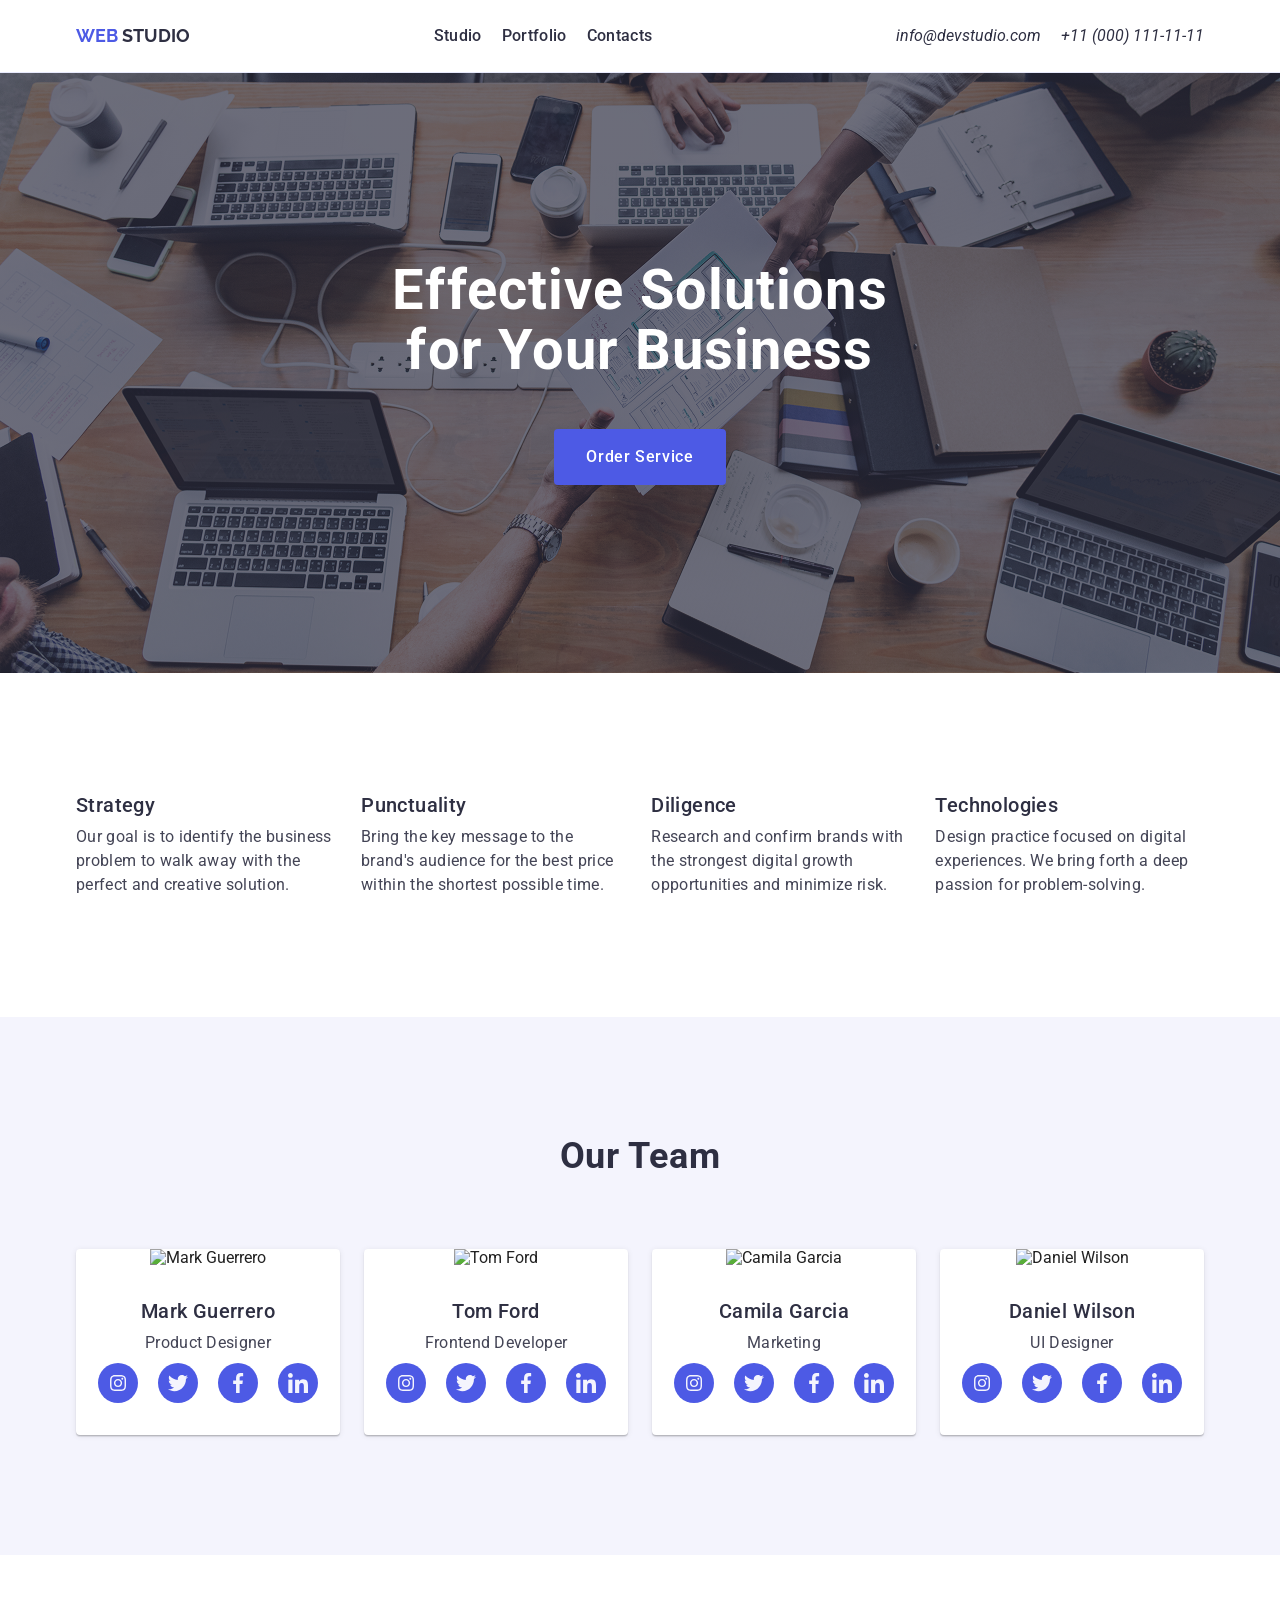
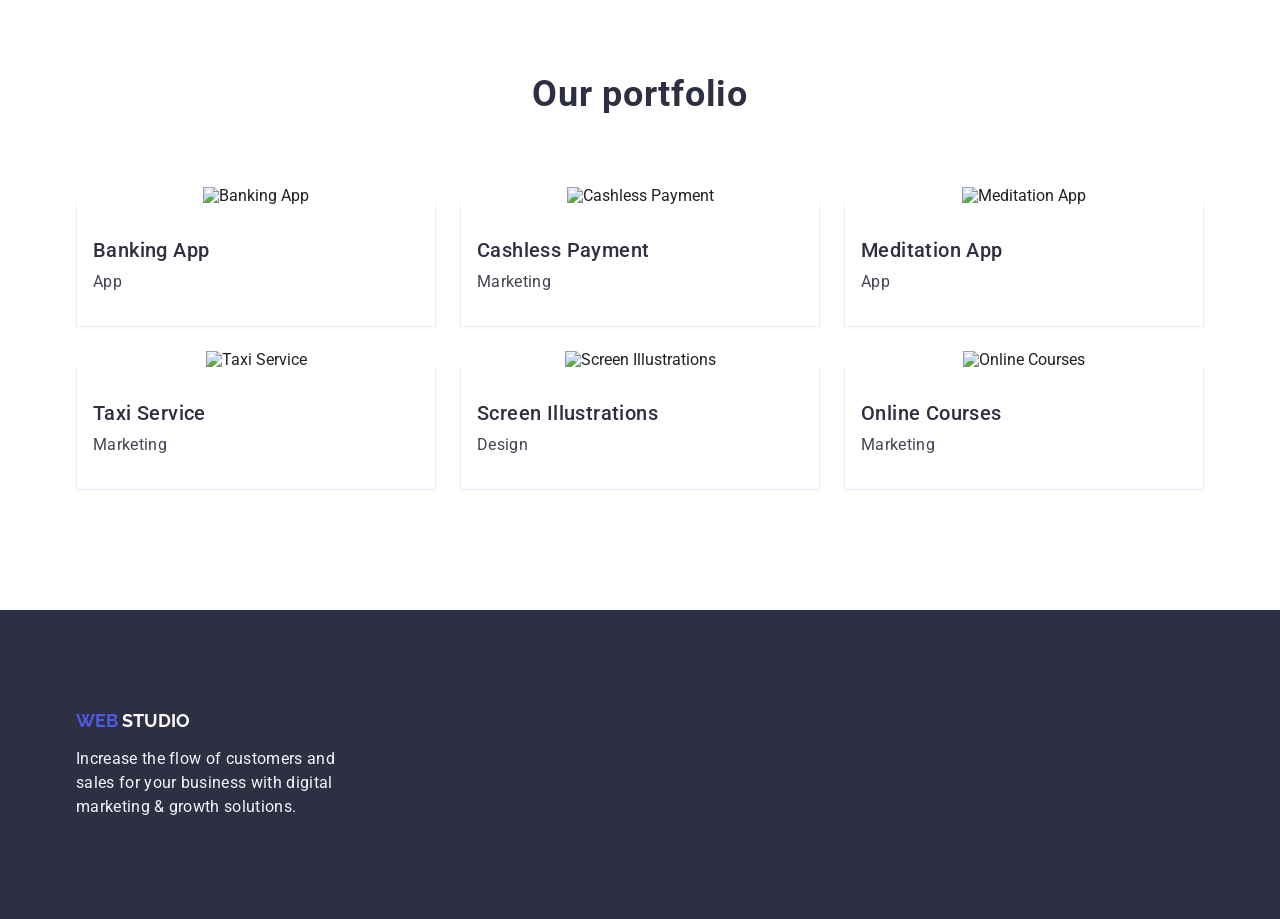
==== index.html @ e9ce1d1e "team section ready" ====
<!DOCTYPE html>
<html lang="en">
  <head>
    <meta charset="UTF-8" />
    <meta name="viewport" content="width=device-width, initial-scale=1.0" />
    <title>My Homework 2</title>
    <link rel="preconnect" href="https://fonts.googleapis.com" />
    <link rel="preconnect" href="https://fonts.gstatic.com" crossorigin />
    <link
      href="https://fonts.googleapis.com/css2?family=Raleway:ital,wght@0,100..900;1,100..900&family=Roboto:wght@100..900&display=swap"
      rel="stylesheet"
    />
    <link rel="stylesheet" href="https://cdn.jsdelivr.net/npm/modern-normalize@2.0.0/modern-normalize.min.css" />
    <link rel="stylesheet" href="styles.css" />
  </head>

  <body>
    <header class="header">
      <div class="container">
        <div class="header-wrap">
          <a class="logo" href="/">
            <span class="first-logo-part">Web</span>
            Studio
          </a>

          <nav class="header-navigation" aria-label="Main navigation">
            <ul class="list-header">
              <li><a href="/" class="link-header">Studio</a></li>
              <li><a href="/" class="link-header">Portfolio</a></li>
              <li><a href="/" class="link-header">Contacts</a></li>
            </ul>
          </nav>

          <address class="header-contacts">
            <ul class="list-contacts">
              <li><a class="link-contacts" href="mailto:info@devstudio.com">info@devstudio.com</a></li>
              <li><a class="link-contacts" href="tel:+11(000)111-11-11">+11 (000) 111-11-11</a></li>
            </ul>
          </address>
        </div>
      </div>
    </header>

    <main>
      <section class="hero">
        <div class="container">
          <h1 class="hero-title">Effective Solutions for Your Business</h1>
          <button class="hero-button" type="button">Order Service</button>
        </div>
      </section>

      <section class="about">
        <div class="container">
          <ul class="list-about">
            <li class="link-about">
              <h3 class="title-about">Strategy</h3>
              <p class="text-about">Our goal is to identify the business problem to walk away with the perfect and creative solution.</p>
            </li>
            <li class="link-about">
              <h3 class="title-about">Punctuality</h3>
              <p class="text-about">Bring the key message to the brand's audience for the best price within the shortest possible time.</p>
            </li>
            <li class="link-about">
              <h3 class="title-about">Diligence</h3>
              <p class="text-about">Research and confirm brands with the strongest digital growth opportunities and minimize risk.</p>
            </li>
            <li class="link-about">
              <h3 class="title-about">Technologies</h3>
              <p class="text-about">Design practice focused on digital experiences. We bring forth a deep passion for problem-solving.</p>
            </li>
          </ul>
        </div>
      </section>
      <section class="team" aria-labelledby="team-title">
        <div class="container">
          <h2 id="team-title" class="team-title">Our Team</h2>
          <ul class="team-list">
            <li class="team-item">
              <img src="./images/workers/mark.png" alt="Mark Guerrero" width="264" height="260" />
              <div class="team-info">
                <h3 class="team-name">Mark Guerrero</h3>
                <p class="team-position">Product Designer</p>
                <ul class="list-socials">
                  <li class="item-socials">
                    <a href="https://www.instagram.com" target="_blank" class="team-link-social">
                      <svg class="team-link-icon" width="16px" height="16px">
                        <use href="./images/icons/icons.svg#icon-instagram-1"></use>
                      </svg>
                    </a>
                  </li>
                  <li class="item-socials">
                    <a href="https://www.twitter.com" target="_blank" class="team-link-social">
                      <svg class="team-link-icon" width="20px" height="20px">
                        <use href="./images/icons/icons.svg#icon-twitter-1"></use>
                      </svg>
                    </a>
                  </li>
                  <li class="item-socials">
                    <a href="https://www.facebook.com" target="_blank" class="team-link-social">
                      <svg class="team-link-icon" width="20px" height="20px">
                        <use href="./images/icons/icons.svg#icon-facebook-1"></use>
                      </svg>
                    </a>
                  </li>
                  <li class="item-socials">
                    <a href="https://www.linkedin.com" target="_blank" class="team-link-social">
                      <svg class="team-link-icon" width="20px" height="20px">
                        <use href="./images/icons/icons.svg#icon-linkedin-1"></use>
                      </svg>
                    </a>
                  </li>
                </ul>
              </div>
            </li>
            <li class="team-item">
              <img src="./images/workers/tom.png" alt="Tom Ford" width="264" height="260" />
              <div class="team-info">
                <h3 class="team-name">Tom Ford</h3>
                <p class="team-position">Frontend Developer</p>
                <ul class="list-socials">
                  <li class="item-socials">
                    <a href="https://www.instagram.com" target="_blank" class="team-link-social">
                      <svg class="team-link-icon" width="16px" height="16px">
                        <use href="./images/icons/icons.svg#icon-instagram-1"></use>
                      </svg>
                    </a>
                  </li>
                  <li class="item-socials">
                    <a href="https://www.twitter.com" target="_blank" class="team-link-social">
                      <svg class="team-link-icon" width="20px" height="20px">
                        <use href="./images/icons/icons.svg#icon-twitter-1"></use>
                      </svg>
                    </a>
                  </li>
                  <li class="item-socials">
                    <a href="https://www.facebook.com" target="_blank" class="team-link-social">
                      <svg class="team-link-icon" width="20px" height="20px">
                        <use href="./images/icons/icons.svg#icon-facebook-1"></use>
                      </svg>
                    </a>
                  </li>
                  <li class="item-socials">
                    <a href="https://www.linkedin.com" target="_blank" class="team-link-social">
                      <svg class="team-link-icon" width="20px" height="20px">
                        <use href="./images/icons/icons.svg#icon-linkedin-1"></use>
                      </svg>
                    </a>
                  </li>
                </ul>
              </div>
            </li>
            <li class="team-item">
              <img src="./images/workers/camila.png" alt="Camila Garcia" width="264" height="260" />
              <div class="team-info">
                <h3 class="team-name">Camila Garcia</h3>
                <p class="team-position">Marketing</p>
                <ul class="list-socials">
                  <li class="item-socials">
                    <a href="https://www.instagram.com" target="_blank" class="team-link-social">
                      <svg class="team-link-icon" width="16px" height="16px">
                        <use href="./images/icons/icons.svg#icon-instagram-1"></use>
                      </svg>
                    </a>
                  </li>
                  <li class="item-socials">
                    <a href="https://www.twitter.com" target="_blank" class="team-link-social">
                      <svg class="team-link-icon" width="20px" height="20px">
                        <use href="./images/icons/icons.svg#icon-twitter-1"></use>
                      </svg>
                    </a>
                  </li>
                  <li class="item-socials">
                    <a href="https://www.facebook.com" target="_blank" class="team-link-social">
                      <svg class="team-link-icon" width="20px" height="20px">
                        <use href="./images/icons/icons.svg#icon-facebook-1"></use>
                      </svg>
                    </a>
                  </li>
                  <li class="item-socials">
                    <a href="https://www.linkedin.com" target="_blank" class="team-link-social">
                      <svg class="team-link-icon" width="20px" height="20px">
                        <use href="./images/icons/icons.svg#icon-linkedin-1"></use>
                      </svg>
                    </a>
                  </li>
                </ul>
              </div>
            </li>
            <li class="team-item">
              <img src="./images/workers/daniel.png" alt="Daniel Wilson" width="264" height="260" />
              <div class="team-info">
                <h3 class="team-name">Daniel Wilson</h3>
                <p class="team-position">UI Designer</p>
                <ul class="list-socials">
                  <li class="item-socials">
                    <a href="https://www.instagram.com" target="_blank" class="team-link-social">
                      <svg class="team-link-icon" width="16px" height="16px">
                        <use href="./images/icons/icons.svg#icon-instagram-1"></use>
                      </svg>
                    </a>
                  </li>
                  <li class="item-socials">
                    <a href="https://www.twitter.com" target="_blank" class="team-link-social">
                      <svg class="team-link-icon" width="20px" height="20px">
                        <use href="./images/icons/icons.svg#icon-twitter-1"></use>
                      </svg>
                    </a>
                  </li>
                  <li class="item-socials">
                    <a href="https://www.facebook.com" target="_blank" class="team-link-social">
                      <svg class="team-link-icon" width="20px" height="20px">
                        <use href="./images/icons/icons.svg#icon-facebook-1"></use>
                      </svg>
                    </a>
                  </li>
                  <li class="item-socials">
                    <a href="https://www.linkedin.com" target="_blank" class="team-link-social">
                      <svg class="team-link-icon" width="20px" height="20px">
                        <use href="./images/icons/icons.svg#icon-linkedin-1"></use>
                      </svg>
                    </a>
                  </li>
                </ul>
              </div>
            </li>
          </ul>
        </div>
      </section>

      <section class="portfolio">
        <div class="container">
          <h2 class="portfolio-title">Our portfolio</h2>
          <ul class="portfolio-list">
            <li class="portfolio-link">
              <img src="./images/portfolio/banking-app.png" alt="Banking App" width="360" height="300" />
              <div class="portfolio-content">
                <h3>Banking App</h3>
                <p>App</p>
              </div>
            </li>
            <li class="portfolio-link">
              <img src="./images/portfolio/cashless-payment.png" alt="Cashless Payment" width="360" height="300" />
              <div class="portfolio-content">
                <h3>Cashless Payment</h3>
                <p>Marketing</p>
              </div>
            </li>
            <li class="portfolio-link">
              <img src="./images/portfolio/meditation-app.png" alt="Meditation App" width="360" height="300" />
              <div class="portfolio-content">
                <h3>Meditation App</h3>
                <p>App</p>
              </div>
            </li>
            <li class="portfolio-link">
              <img src="./images/portfolio/taxi.png" alt="Taxi Service" width="360" height="300" />
              <div class="portfolio-content">
                <h3>Taxi Service</h3>
                <p>Marketing</p>
              </div>
            </li>
            <li class="portfolio-link">
              <img src="./images/portfolio/screen.png" alt="Screen Illustrations" width="360" height="300" />
              <div class="portfolio-content">
                <h3>Screen Illustrations</h3>
                <p>Design</p>
              </div>
            </li>
            <li class="portfolio-link">
              <img src="./images/portfolio/courses.png" alt="Online Courses" width="360" height="300" />
              <div class="portfolio-content">
                <h3>Online Courses</h3>
                <p>Marketing</p>
              </div>
            </li>
          </ul>
        </div>
      </section>
    </main>

    <footer class="footer">
      <div class="container">
        <a class="footer-logo" href="/">
          <span class="first-logo-part">Web</span>
          Studio
        </a>
        <div class="footer-text-wrapper">
          <p class="footer-text">Increase the flow of customers and sales for your business with digital marketing & growth solutions.</p>
        </div>
      </div>
    </footer>
  </body>
</html>
---- styles.css ----
/* Global */

* {
  box-sizing: border-box;
}
body {
  font-family: "Roboto", sans-serif;
  background-color: white;
  color: #212121;
}

ul,
li {
  list-style-type: none;
  margin: 0;
  padding: 0;
}
a {
  text-decoration: none;
}

.container {
  max-width: 1158px;
  margin: 0 auto;
  padding: 0 15px;
}
button {
  border: none;
  cursor: pointer;
}
p {
  padding: 0;
  margin: 0;
}
h1,
h2,
h3,
h4,
h5,
h6 {
  padding: 0;
  margin: 0;
}

/* Header */
.header {
  padding: 24px 0;
  border-bottom: 1px solid #e7e9fc;
}

.header-wrap {
  display: flex;
  justify-content: space-between;
  align-items: center;
  width: 100%;
}

.logo {
  flex-shrink: 0;
  font-family: "Raleway", sans-serif;
  text-transform: uppercase;
  text-decoration: none;
  font-weight: 700;
  font-size: 18px;
  line-height: 1.17;
  color: #2e2f42;
}

.first-logo-part {
  color: #4d5ae5;
}

.list-header {
  display: flex;
  gap: 20px;
  font-weight: 500;
  color: #2e2f42;
  font-size: 16px;
  line-height: 1.5;
  letter-spacing: 0.02em;
  list-style: none;
  margin: 0;
  padding: 0;
}

.link-header {
  position: relative;
  padding: 28px 0;
  color: #2e2f42;
  text-decoration: none;
  text-shadow: 0 4px 4px 0 rgba(0, 0, 0, 0.25);
}
.link-header::after {
  position: absolute;
  bottom: 0;
  left: 0;
  width: 100%;
  height: 4px;
  content: "";
  border-radius: 2px;
  background-color: #2196f3;
  transform: scaleX(0);
  transform-origin: bottom right;
  transition: transform 0.3s ease;
}

.link-header:hover,
.link-header:focus {
  color: #2196f3;
}

.link-header:hover::after,
.link-header:focus::after {
  transform: scaleX(1);
  transform-origin: bottom left;
}

.list-contacts {
  display: flex;
  gap: 20px;
}

.link-contacts {
  color: #2e2f42;
  text-decoration: none;
}

.link-contacts:hover,
.link-contacts:focus {
  color: #2196f3;
}
.hero-button:focus {
  outline: 2px solid #404bbf;
  outline-offset: 2px;
}
/* END HEADER */

/* Hero */

.hero {
  padding: 188px 0;
  text-align: center;

  background-image: linear-gradient(to bottom, rgba(46, 47, 66, 0.7), rgba(46, 47, 66, 0.7)), url(./images/hero-background.jpg);
  background-size: cover;
  background-repeat: no-repeat;
  background-position: center;
}

.hero-title {
  max-width: 496px;
  margin: 0 auto 48px;

  font-weight: 700;
  font-size: 56px;
  line-height: 1.07;
  letter-spacing: 0.02em;
  color: #fff;
}

.hero-button {
  padding: 16px 32px;

  font-size: 16px;
  font-weight: 500;
  line-height: 1.5;
  letter-spacing: 0.04em;
  color: #fff;

  background-color: #4d5ae5;
  border-radius: 4px;
  border: none;

  cursor: pointer;
  transition: background-color 250ms ease;
}

.hero-button:hover,
.hero-button:focus {
  background-color: #404bbf;
}

/* About */

.about {
  padding: 120px 0;
  text-align: center;
}
.list-about {
  display: flex;
  gap: 24px;
  margin: 0 auto;
  justify-content: flex-start;
  text-align: left;
}

.title-about {
  font-weight: 500;
  font-size: 20px;
  line-height: 1.2;
  letter-spacing: 0.02em;
  color: #2e2f42;
  margin-bottom: 8px;
}

.text-about {
  font-weight: 400;
  font-size: 16px;
  line-height: 1.5;
  letter-spacing: 0.02em;
  color: #434455;
}

/* Team */

.team {
  padding: 120px 0;
  background-color: #f4f4fd;
  text-align: center;
}

.team-title {
  font-weight: 700;
  font-size: 36px;
  line-height: 1.11;
  letter-spacing: 0.02em;
  text-align: center;
  color: #2e2f42;
  margin-bottom: 72px;
}

.team-list {
  display: flex;
  justify-content: center;
  gap: 24px;
}

.team-item {
  width: 264px;
  background-color: #fff;
  border-radius: 4px;
  box-shadow: 0px 2px 1px rgba(0, 0, 0, 0.08), 0px 1px 1px rgba(0, 0, 0, 0.16), 0px 1px 6px rgba(0, 0, 0, 0.08);
}
.team-item img {
  object-fit: cover;
}

.team-info {
  padding: 32px 0;
}

.team-name {
  font-weight: 500;
  font-size: 20px;
  line-height: 1.2;
  letter-spacing: 0.02em;
  color: #2e2f42;
  margin-bottom: 8px;
}

.team-position {
  font-weight: 400;
  font-size: 16px;
  line-height: 1.5;
  letter-spacing: 0.02em;
  color: #434455;
}

.list-socials {
  display: flex;
  justify-content: center;
  align-items: center;
  gap: 20px;
}
.item-socials {
  margin-top: 8px;
}
.team-link-social {
  display: flex;
  justify-content: center;
  align-items: center;
  background-color: #4d5ae5;
  border-radius: 50%;
  width: 40px;
  height: 40px;
  transition: background-color 250ms cubic-bezier(0.4, 0, 0.2, 1);
}
.team-link-social:hover,
.team-link-social:focus {
  background-color: #404bbf;
}

.team-link-icon {
  fill: #f4f4fd;
}

/* портфоліо */

.portfolio {
  padding: 120px 0;
  text-align: center;
  background-color: #fff;
}
.portfolio-title {
  font-weight: 700;
  font-size: 36px;
  line-height: 1.11;
  letter-spacing: 0.02em;
  color: #2e2f42;
  margin-bottom: 72px;
}
.portfolio-list {
  display: flex;
  gap: 24px;
  justify-content: center;
  flex-wrap: wrap;
}
.portfolio-content {
  border-bottom: 1px solid #e7e9fc;
  border-left: 1px solid #e7e9fc;
  border-right: 1px solid #e7e9fc;
  padding: 32px 0;
  padding-left: 16px;
  text-align: left;
}

.portfolio-link {
  width: 360px;
}
.portfolio-link h3 {
  font-weight: 500;
  font-size: 20px;
  line-height: 1.2;
  letter-spacing: 0.02em;
  color: #2e2f42;
  margin-bottom: 8px;
}
.portfolio-link p {
  font-weight: 400;
  font-size: 16px;
  line-height: 1.5;
  letter-spacing: 0.02em;
  color: #434455;
}

/* Footer */
.footer {
  padding: 100px 0;
  background-color: #2e2f42;
}
.footer-logo {
  color: #fff;
  flex-shrink: 0;
  font-family: "Raleway", sans-serif;
  text-transform: uppercase;
  text-decoration: none;
  font-weight: 700;
  font-size: 18px;
  line-height: 1.17;
  display: inline-block;
  margin-bottom: 16px;
}
.footer-text-wrapper {
  max-width: 264px;
}
.footer-text {
  font-weight: 400;
  font-size: 16px;
  line-height: 1.5;
  letter-spacing: 0.02em;
  color: #f4f4fd;
}
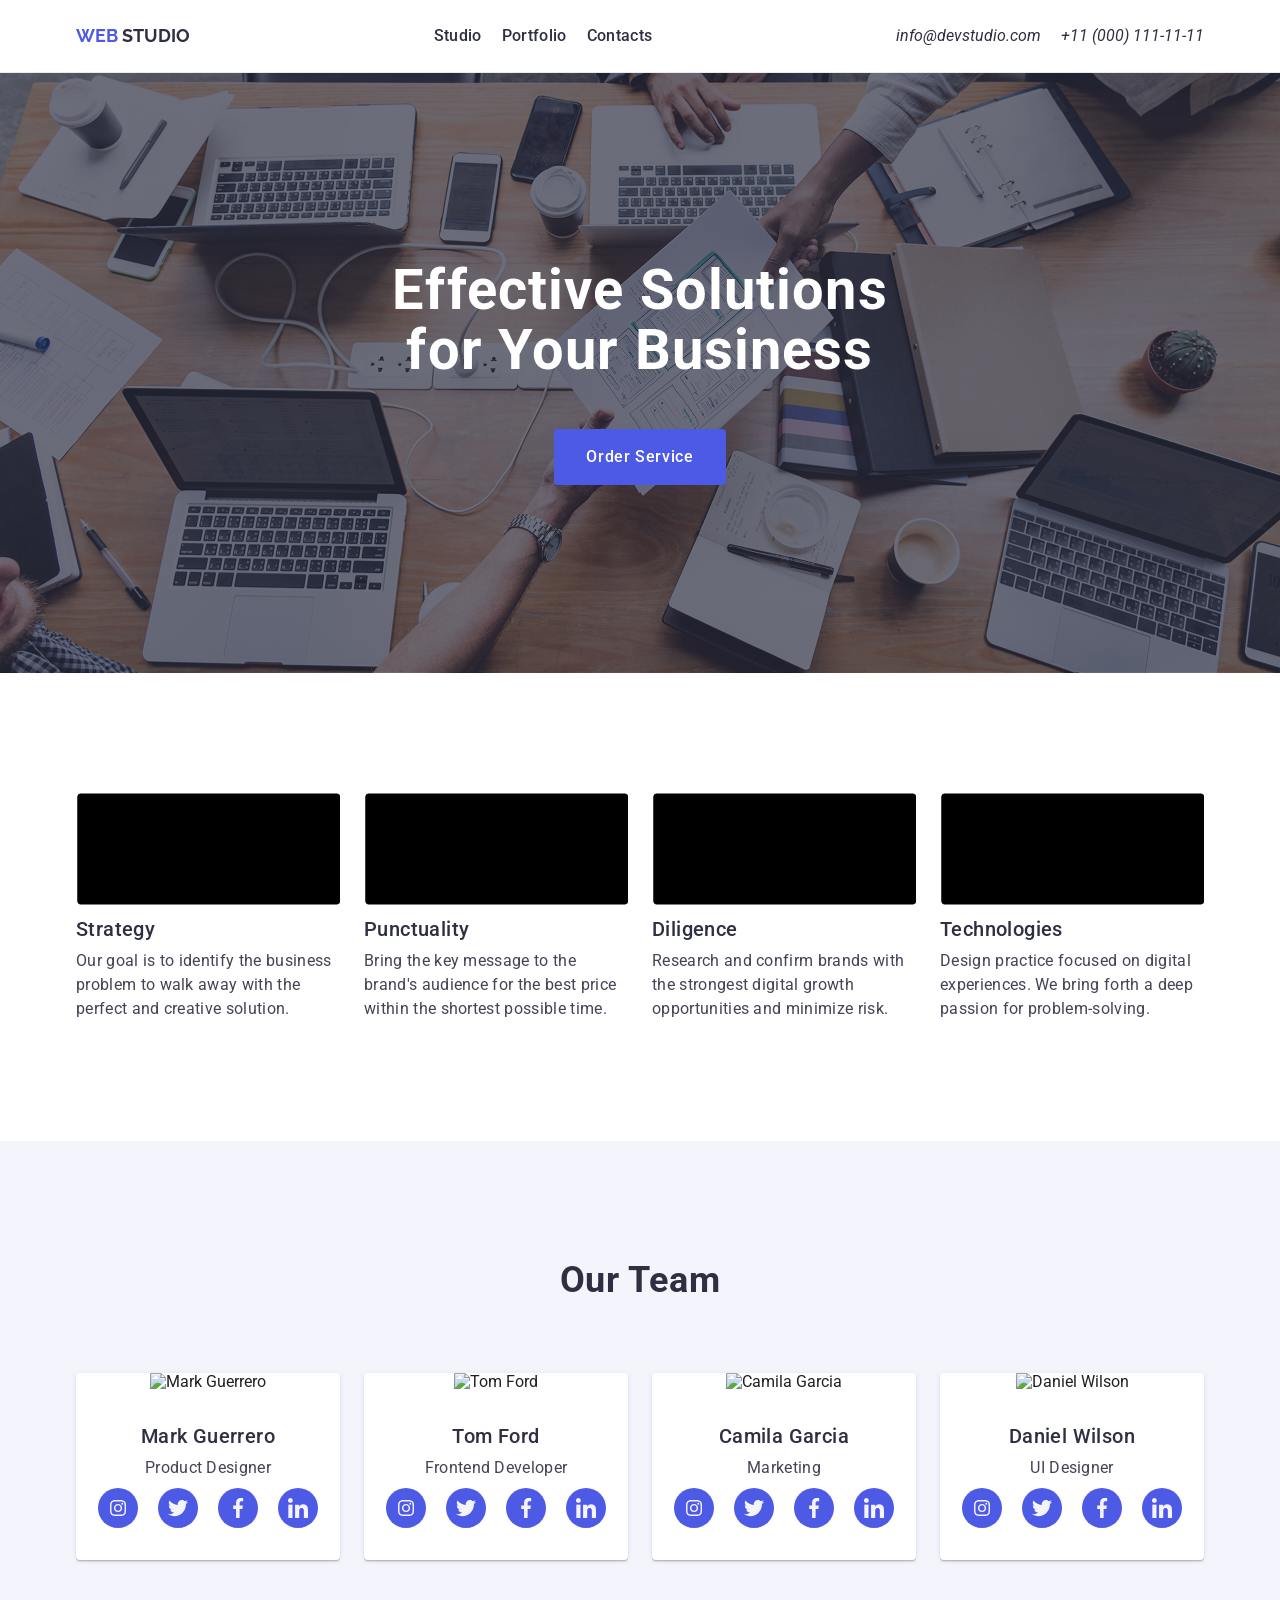
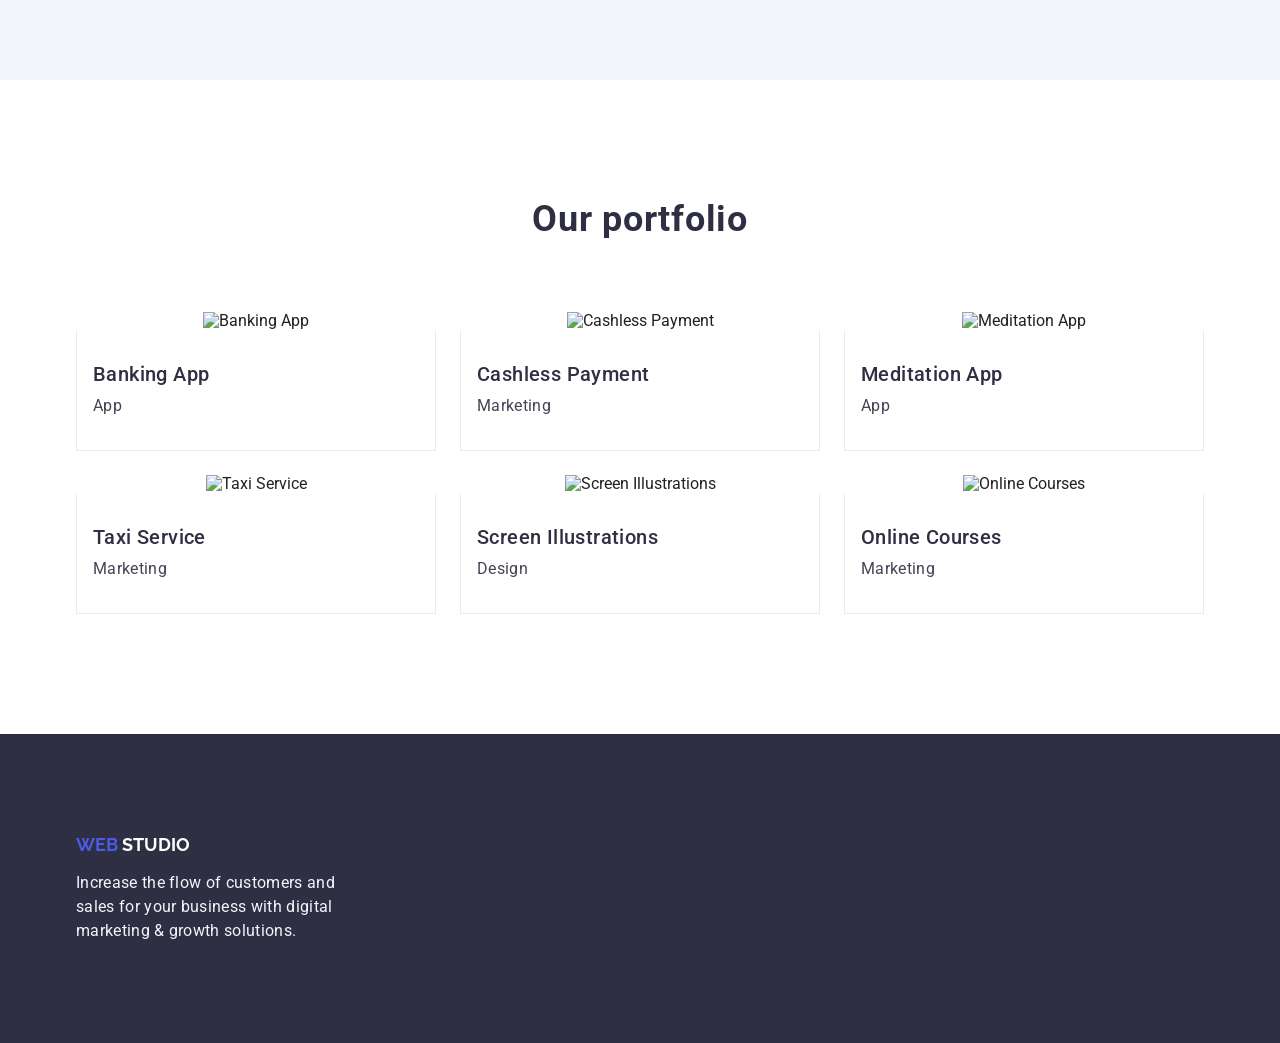
==== commit d989ba81: "about ready" ====
--- a/index.html
+++ b/index.html
@@ -53,18 +53,30 @@
         <div class="container">
           <ul class="list-about">
             <li class="link-about">
+              <svg class="icon-about" width="264px" height="112px">
+                <use href="./images/icons/icons.svg#icon-strategy"></use>
+              </svg>
               <h3 class="title-about">Strategy</h3>
               <p class="text-about">Our goal is to identify the business problem to walk away with the perfect and creative solution.</p>
             </li>
             <li class="link-about">
+              <svg class="icon-about" width="264px" height="112px">
+                <use href="./images/icons/icons.svg#icon-punctuality"></use>
+              </svg>
               <h3 class="title-about">Punctuality</h3>
               <p class="text-about">Bring the key message to the brand's audience for the best price within the shortest possible time.</p>
             </li>
             <li class="link-about">
+              <svg class="icon-about" width="264px" height="112px">
+                <use href="./images/icons/icons.svg#icon-diligence"></use>
+              </svg>
               <h3 class="title-about">Diligence</h3>
               <p class="text-about">Research and confirm brands with the strongest digital growth opportunities and minimize risk.</p>
             </li>
             <li class="link-about">
+              <svg class="icon-about" width="264px" height="112px">
+                <use href="./images/icons/icons.svg#icon-technlogies"></use>
+              </svg>
               <h3 class="title-about">Technologies</h3>
               <p class="text-about">Design practice focused on digital experiences. We bring forth a deep passion for problem-solving.</p>
             </li>
--- a/styles.css
+++ b/styles.css
@@ -200,7 +200,7 @@
   line-height: 1.2;
   letter-spacing: 0.02em;
   color: #2e2f42;
-  margin-bottom: 8px;
+  margin: 8px 0;
 }
 
 .text-about {
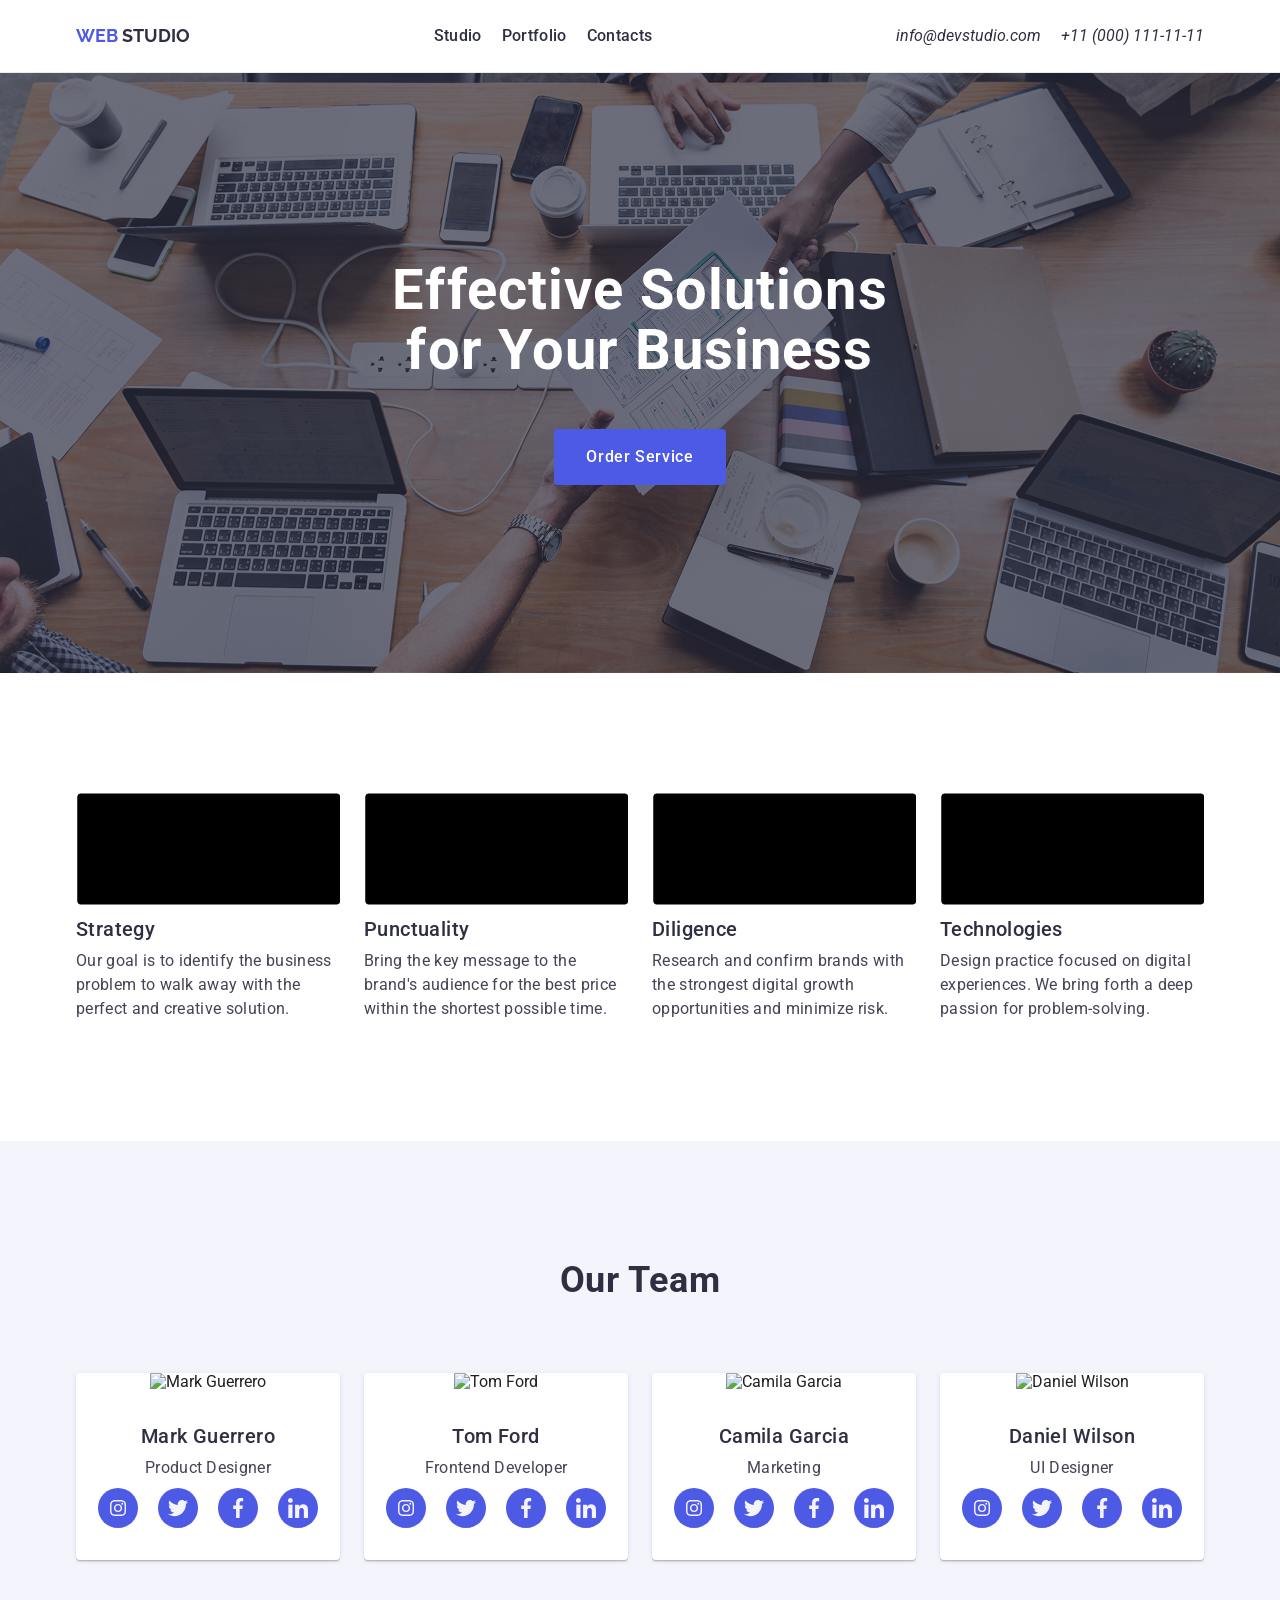
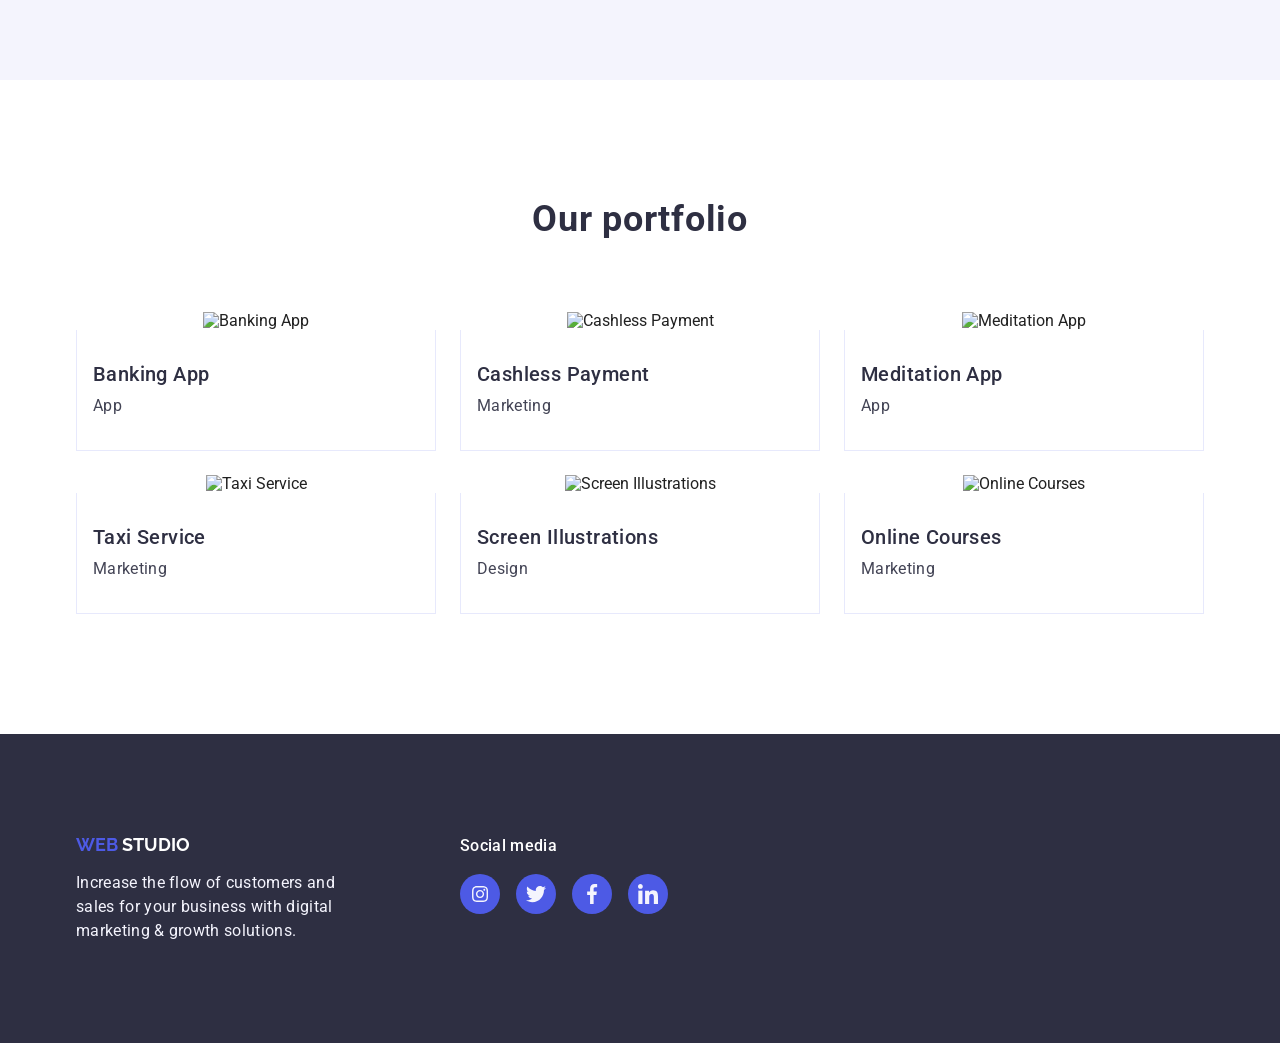
==== commit 0865d804: "footer ready" ====
--- a/index.html
+++ b/index.html
@@ -244,42 +244,91 @@
           <h2 class="portfolio-title">Our portfolio</h2>
           <ul class="portfolio-list">
             <li class="portfolio-link">
-              <img src="./images/portfolio/banking-app.png" alt="Banking App" width="360" height="300" />
+              <div class="portfolio-wrapper">
+                <img src="./images/portfolio/banking-app.png" alt="Banking App" width="360" height="300" />
+                <div class="portfolio-wrapper-content">
+                  <p class="portfolio-wrapper-content-text">
+                    14 Stylish and User-Friendly App Design Concepts · Task Manager App · Calorie Tracker App · Exotic Fruit Ecommerce App ·
+                    Cloud Storage App
+                  </p>
+                </div>
+              </div>
               <div class="portfolio-content">
                 <h3>Banking App</h3>
                 <p>App</p>
               </div>
             </li>
             <li class="portfolio-link">
-              <img src="./images/portfolio/cashless-payment.png" alt="Cashless Payment" width="360" height="300" />
+              <div class="portfolio-wrapper">
+                <img src="./images/portfolio/cashless-payment.png" alt="Cashless Payment" width="360" height="300" />
+
+                <div class="portfolio-wrapper-content">
+                  <p class="portfolio-wrapper-content-text">
+                    14 Stylish and User-Friendly App Design Concepts · Task Manager App · Calorie Tracker App · Exotic Fruit Ecommerce App ·
+                    Cloud Storage App
+                  </p>
+                </div>
+              </div>
               <div class="portfolio-content">
                 <h3>Cashless Payment</h3>
                 <p>Marketing</p>
               </div>
             </li>
             <li class="portfolio-link">
-              <img src="./images/portfolio/meditation-app.png" alt="Meditation App" width="360" height="300" />
+              <div class="portfolio-wrapper">
+                <img src="./images/portfolio/meditation-app.png" alt="Meditation App" width="360" height="300" />
+                <div class="portfolio-wrapper-content">
+                  <p class="portfolio-wrapper-content-text">
+                    14 Stylish and User-Friendly App Design Concepts · Task Manager App · Calorie Tracker App · Exotic Fruit Ecommerce App ·
+                    Cloud Storage App
+                  </p>
+                </div>
+              </div>
               <div class="portfolio-content">
                 <h3>Meditation App</h3>
                 <p>App</p>
               </div>
             </li>
             <li class="portfolio-link">
-              <img src="./images/portfolio/taxi.png" alt="Taxi Service" width="360" height="300" />
+              <div class="portfolio-wrapper">
+                <img src="./images/portfolio/taxi.png" alt="Taxi Service" width="360" height="300" />
+                <div class="portfolio-wrapper-content">
+                  <p class="portfolio-wrapper-content-text">
+                    14 Stylish and User-Friendly App Design Concepts · Task Manager App · Calorie Tracker App · Exotic Fruit Ecommerce App ·
+                    Cloud Storage App
+                  </p>
+                </div>
+              </div>
               <div class="portfolio-content">
                 <h3>Taxi Service</h3>
                 <p>Marketing</p>
               </div>
             </li>
             <li class="portfolio-link">
-              <img src="./images/portfolio/screen.png" alt="Screen Illustrations" width="360" height="300" />
+              <div class="portfolio-wrapper">
+                <img src="./images/portfolio/screen.png" alt="Screen Illustrations" width="360" height="300" />
+                <div class="portfolio-wrapper-content">
+                  <p class="portfolio-wrapper-content-text">
+                    14 Stylish and User-Friendly App Design Concepts · Task Manager App · Calorie Tracker App · Exotic Fruit Ecommerce App ·
+                    Cloud Storage App
+                  </p>
+                </div>
+              </div>
               <div class="portfolio-content">
                 <h3>Screen Illustrations</h3>
                 <p>Design</p>
               </div>
             </li>
             <li class="portfolio-link">
-              <img src="./images/portfolio/courses.png" alt="Online Courses" width="360" height="300" />
+              <div class="portfolio-wrapper">
+                <img src="./images/portfolio/courses.png" alt="Online Courses" width="360" height="300" />
+                <div class="portfolio-wrapper-content">
+                  <p class="portfolio-wrapper-content-text">
+                    14 Stylish and User-Friendly App Design Concepts · Task Manager App · Calorie Tracker App · Exotic Fruit Ecommerce App ·
+                    Cloud Storage App
+                  </p>
+                </div>
+              </div>
               <div class="portfolio-content">
                 <h3>Online Courses</h3>
                 <p>Marketing</p>
@@ -292,12 +341,46 @@
 
     <footer class="footer">
       <div class="container">
-        <a class="footer-logo" href="/">
-          <span class="first-logo-part">Web</span>
-          Studio
-        </a>
-        <div class="footer-text-wrapper">
+        <div class="footer-content">
+          <a class="footer-logo" href="/">
+            <span class="first-logo-part">Web</span>
+            Studio
+          </a>
+
           <p class="footer-text">Increase the flow of customers and sales for your business with digital marketing & growth solutions.</p>
+        </div>
+        <div class="footer-social">
+          <p class="footer-social-text">Social media</p>
+          <ul class="footer-social-list">
+            <li class="footer-social-link">
+              <a href="https://www.instagram.com" target="_blank" class="team-link-social">
+                <svg class="team-link-icon" width="16px" height="16px">
+                  <use href="./images/icons/icons.svg#icon-instagram-1"></use>
+                </svg>
+              </a>
+            </li>
+            <li class="footer-social-link">
+              <a href="https://www.twitter.com" target="_blank" class="team-link-social">
+                <svg class="team-link-icon" width="20px" height="20px">
+                  <use href="./images/icons/icons.svg#icon-twitter-1"></use>
+                </svg>
+              </a>
+            </li>
+            <li class="footer-social-link">
+              <a href="https://www.facebook.com" target="_blank" class="team-link-social">
+                <svg class="team-link-icon" width="20px" height="20px">
+                  <use href="./images/icons/icons.svg#icon-facebook-1"></use>
+                </svg>
+              </a>
+            </li>
+            <li class="footer-social-link">
+              <a href="https://www.linkedin.com" target="_blank" class="team-link-social">
+                <svg class="team-link-icon" width="20px" height="20px">
+                  <use href="./images/icons/icons.svg#icon-linkedin-1"></use>
+                </svg>
+              </a>
+            </li>
+          </ul>
         </div>
       </div>
     </footer>
--- a/styles.css
+++ b/styles.css
@@ -335,12 +335,37 @@
   color: #2e2f42;
   margin-bottom: 8px;
 }
-.portfolio-link p {
+.portfolio-content p {
   font-weight: 400;
   font-size: 16px;
   line-height: 1.5;
   letter-spacing: 0.02em;
   color: #434455;
+}
+
+.portfolio-wrapper {
+  position: relative;
+  overflow: hidden;
+}
+.portfolio-wrapper-content {
+  position: absolute;
+  top: 0;
+  left: 0;
+  width: 100%;
+  height: 100%;
+  background-color: #4d5ae5;
+  color: #f4f4fd;
+  padding: 40px 32px;
+  transition: transform 250ms cubic-bezier(0.4, 0, 0.2, 1);
+  transform: translateY(100%);
+  font-weight: 400;
+  font-size: 16px;
+  line-height: 1.5;
+  letter-spacing: 0.02em;
+}
+
+.portfolio-wrapper:hover .portfolio-wrapper-content {
+  transform: translateY(0);
 }
 
 /* Footer */
@@ -348,6 +373,10 @@
   padding: 100px 0;
   background-color: #2e2f42;
 }
+.footer .container {
+  display: flex;
+}
+
 .footer-logo {
   color: #fff;
   flex-shrink: 0;
@@ -360,8 +389,9 @@
   display: inline-block;
   margin-bottom: 16px;
 }
-.footer-text-wrapper {
+.footer-content {
   max-width: 264px;
+  margin-right: 120px;
 }
 .footer-text {
   font-weight: 400;
@@ -370,3 +400,20 @@
   letter-spacing: 0.02em;
   color: #f4f4fd;
 }
+.footer-social-list {
+  display: flex;
+  gap: 16px;
+  margin-top: 16px;
+}
+.footer-social-text {
+  font-weight: 500;
+  font-size: 16px;
+  line-height: 1.5;
+  letter-spacing: 0.02em;
+  color: #ffffff;
+}
+
+.footer .team-link-social:hover,
+.footer .team-link-social:focus {
+  background-color: #31d0aa;
+}
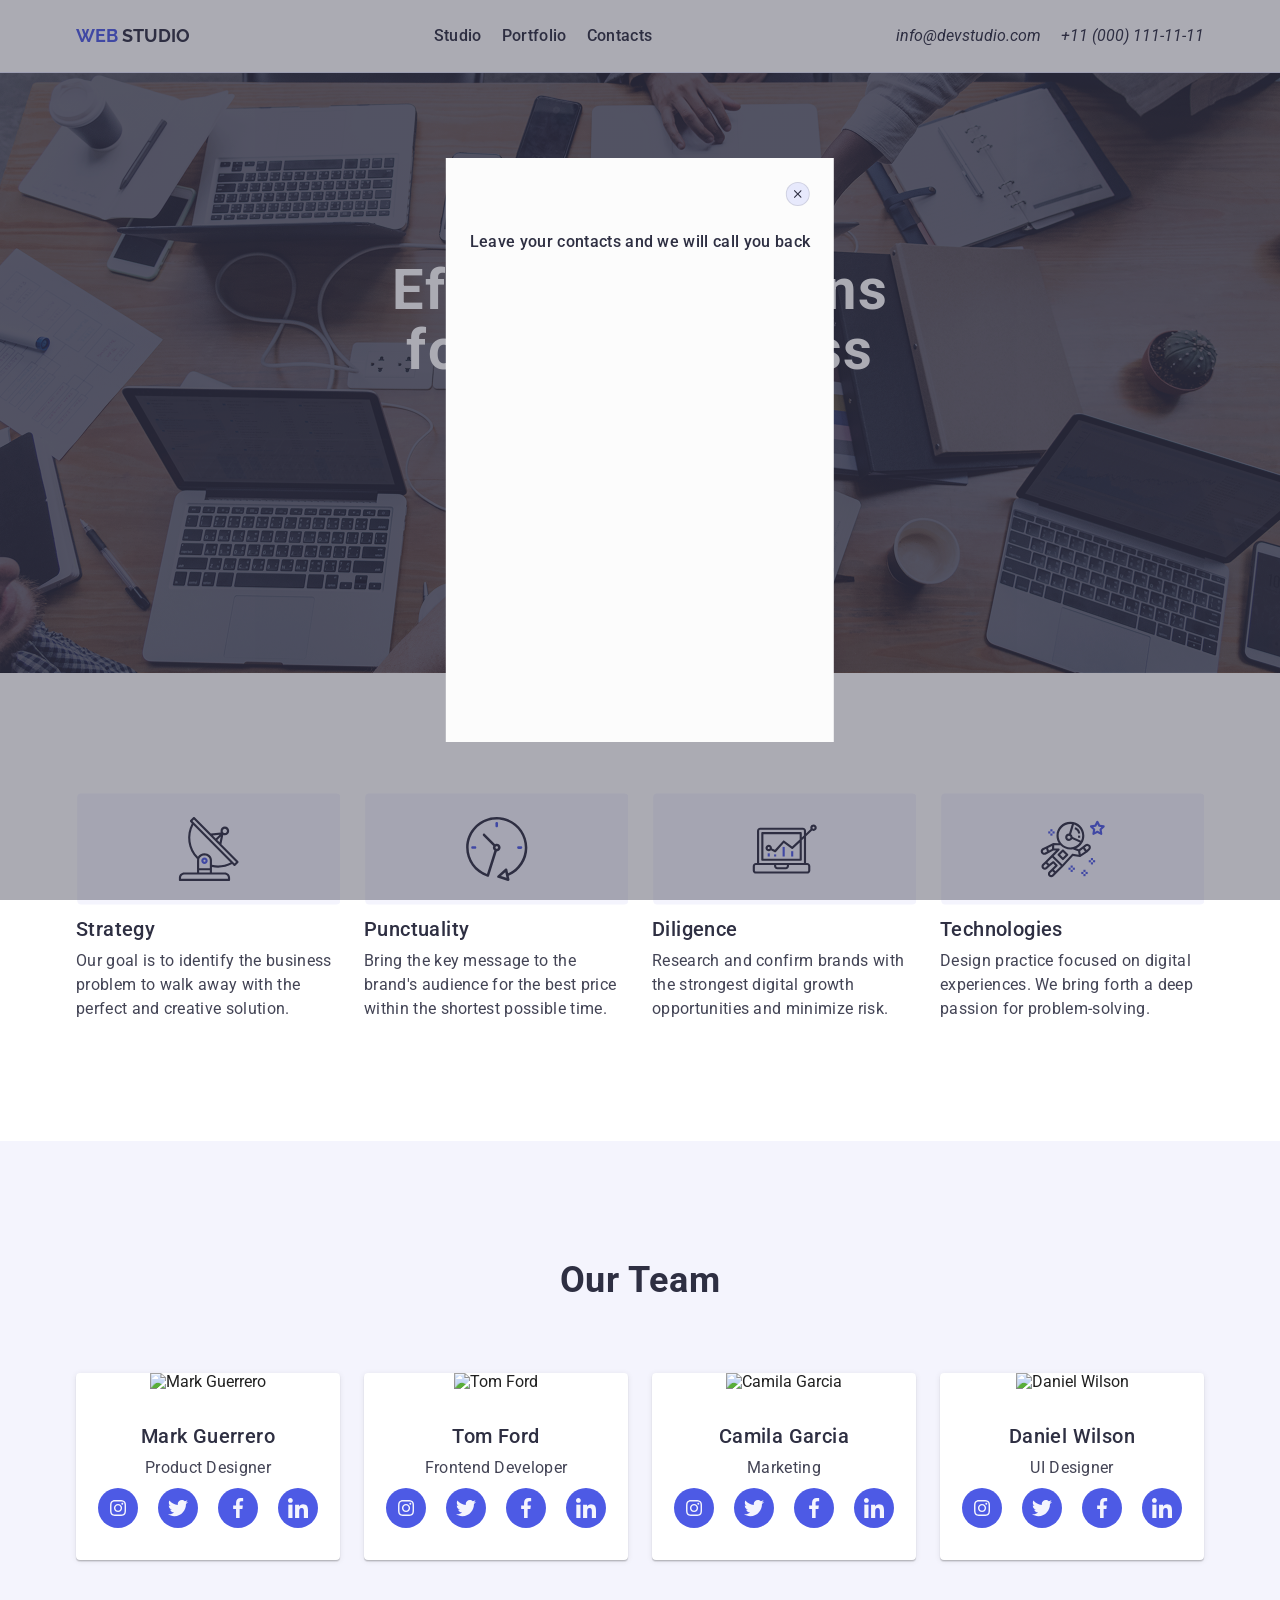
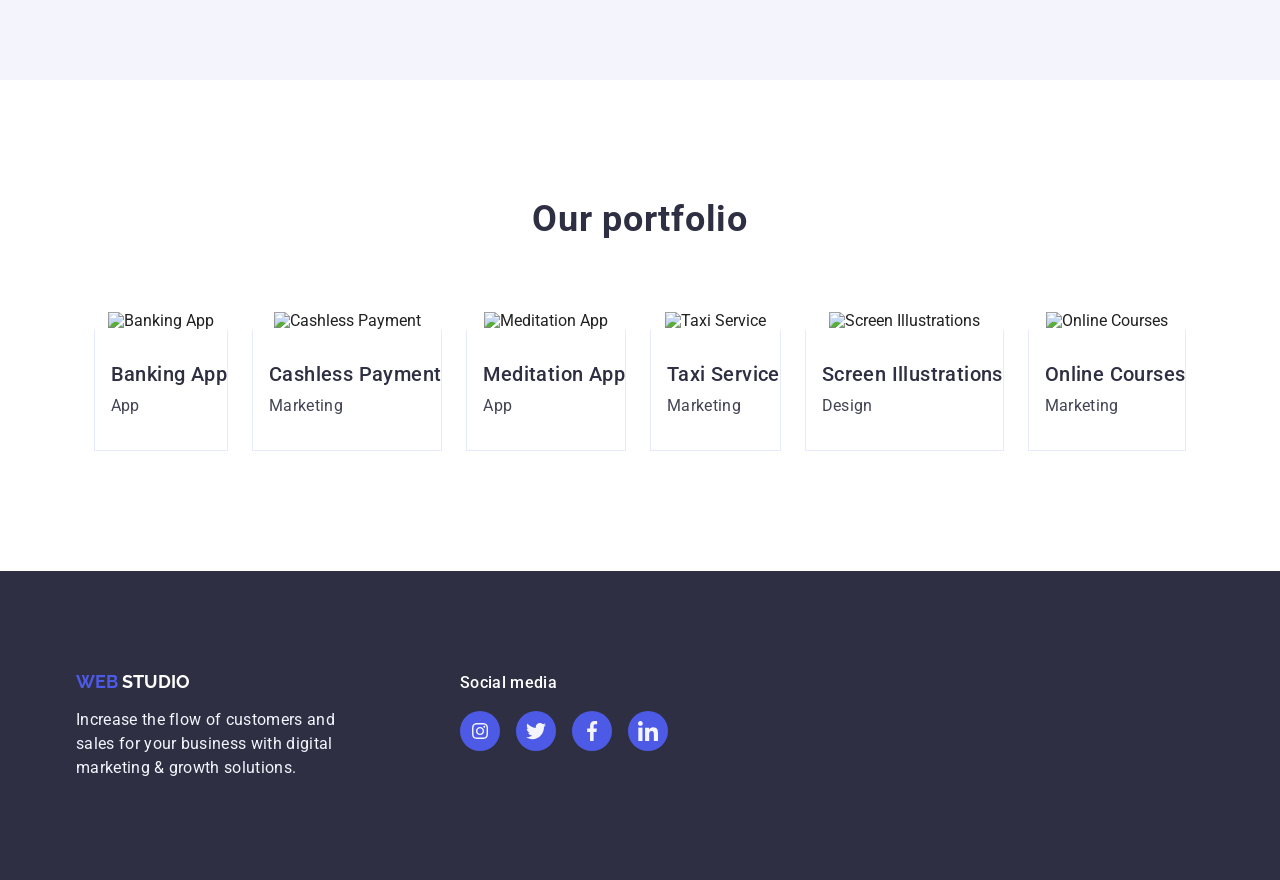
==== commit 184cb25d: "modal and button close" ====
--- a/index.html
+++ b/index.html
@@ -383,6 +383,18 @@
           </ul>
         </div>
       </div>
+
+      <div class="modal-overlay" id="modal-overlay">
+        <div class="modal">
+          <button class="modal-close-btn" type="button">
+            <svg class="modal-close-icon" width="8" height="8">
+              <use href="./images/icons/icons.svg#icon-close"></use>
+            </svg>
+          </button>
+          <h3 class="modal-title">Leave your contacts and we will call you back</h3>
+          <form action=""></form>
+        </div>
+      </div>
     </footer>
   </body>
 </html>
--- a/styles.css
+++ b/styles.css
@@ -8,7 +8,13 @@
   background-color: white;
   color: #212121;
 }
-
+input {
+  font-family: inherit;
+}
+button {
+  color: currentColor;
+  font-family: inherit;
+}
 ul,
 li {
   list-style-type: none;
@@ -325,7 +331,7 @@
 }
 
 .portfolio-link {
-  width: 360px;
+  max-width: 360px;
 }
 .portfolio-link h3 {
   font-weight: 500;
@@ -417,3 +423,60 @@
 .footer .team-link-social:focus {
   background-color: #31d0aa;
 }
+
+/* Modal */
+
+.modal-overlay {
+  position: fixed;
+  top: 0;
+  left: 0;
+  background: rgba(46, 47, 66, 0.4);
+  width: 100%;
+  height: 100%;
+  z-index: 999;
+}
+
+.modal {
+  position: absolute;
+  top: 50%;
+  left: 50%;
+  transform: translate(-50%, -50%);
+  max-width: 408px;
+  min-height: 584px;
+  padding: 72px 24px 24px;
+  background-color: #fcfcfc;
+}
+
+.modal-close-btn {
+  border-radius: 100%;
+  position: absolute;
+  top: 24px;
+  right: 24px;
+  width: 24px;
+  height: 24px;
+  fill: #2e2f42;
+  background-color: #e7e9fc;
+  border: 1px solid rgba(0, 0, 0, 0.1);
+  display: flex;
+  justify-content: center;
+  align-items: center;
+
+  transition: fill 250ms cubic-bezier(0.4, 0, 0.2, 1), background-color 250ms cubic-bezier(0.4, 0, 0.2, 1),
+    border 250ms cubic-bezier(0.4, 0, 0.2, 1);
+}
+
+.modal-close-btn:hover,
+.modal-close-btn:focus {
+  background-color: #404bbf;
+  border: none;
+  fill: #fff;
+}
+
+.modal-title {
+  font-weight: 500;
+  font-size: 16px;
+  line-height: 1.5;
+  letter-spacing: 0.02em;
+  text-align: center;
+  color: #2e2f42;
+}
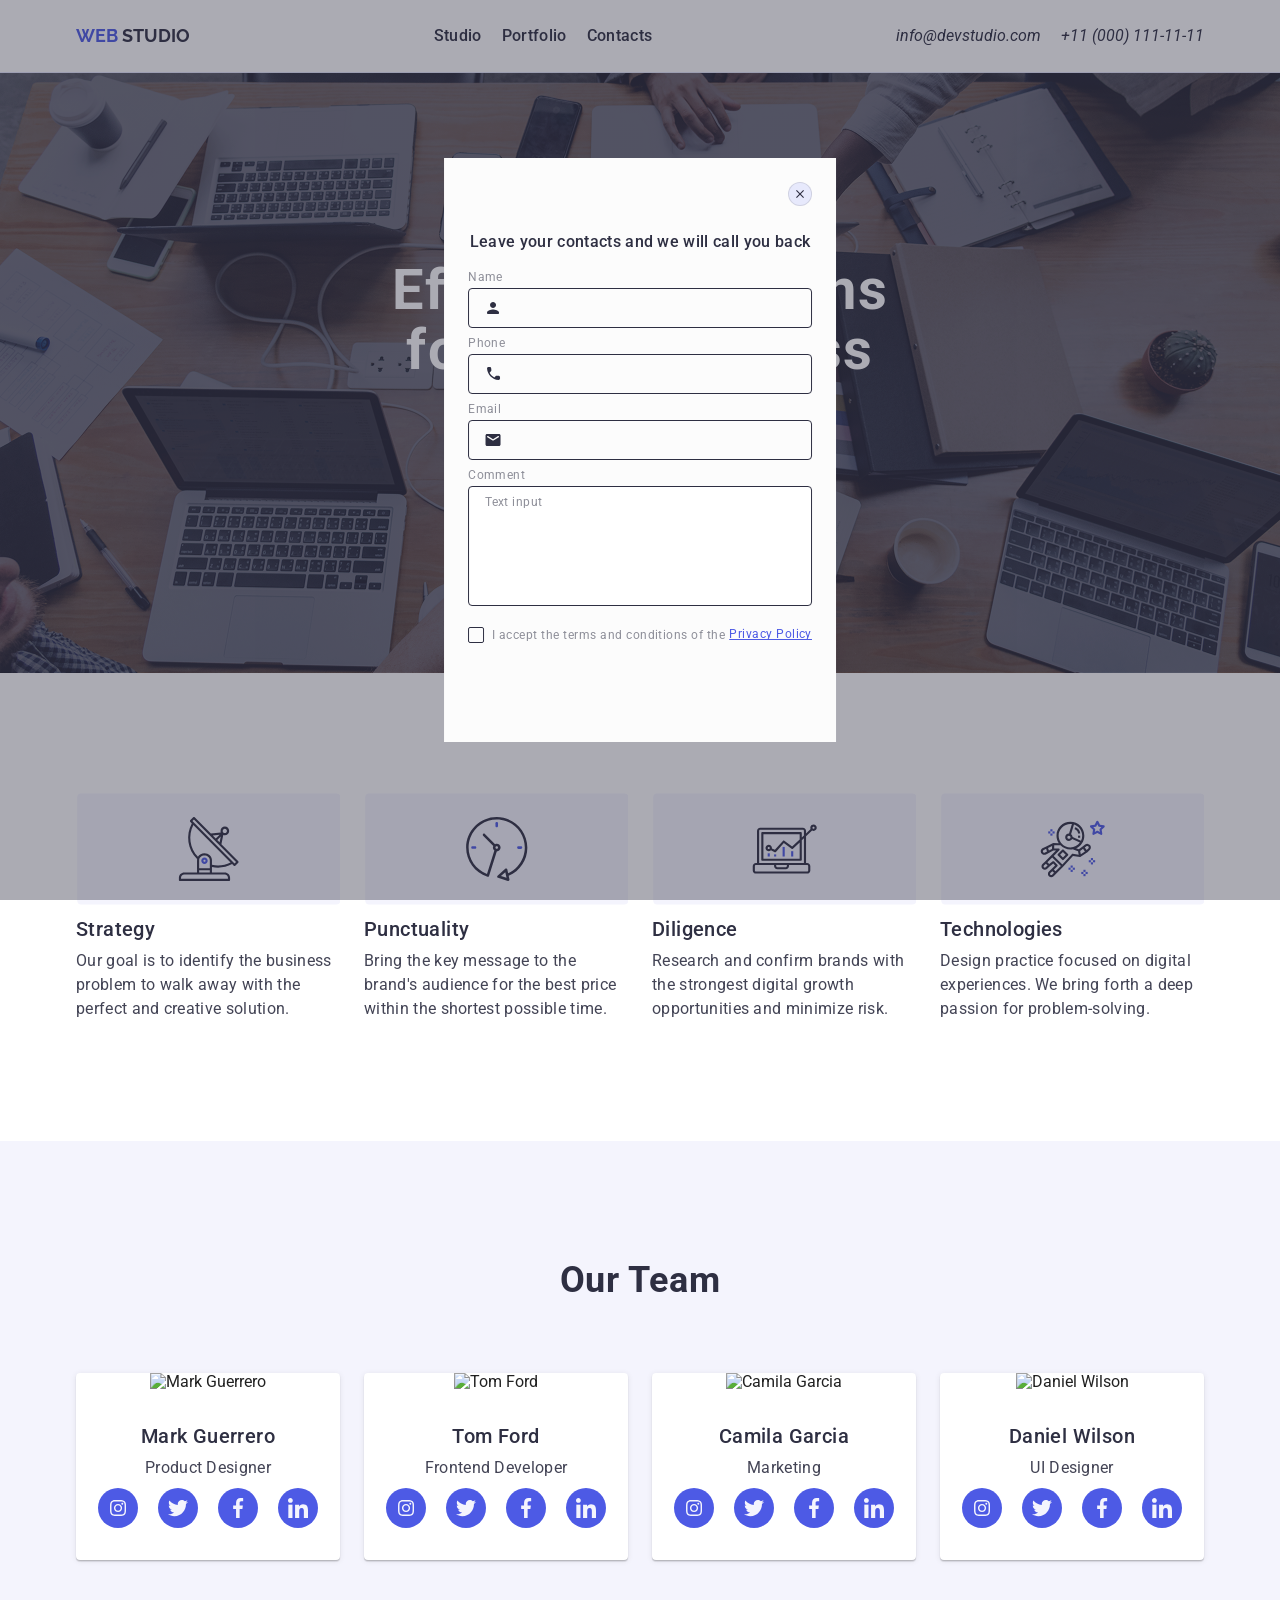
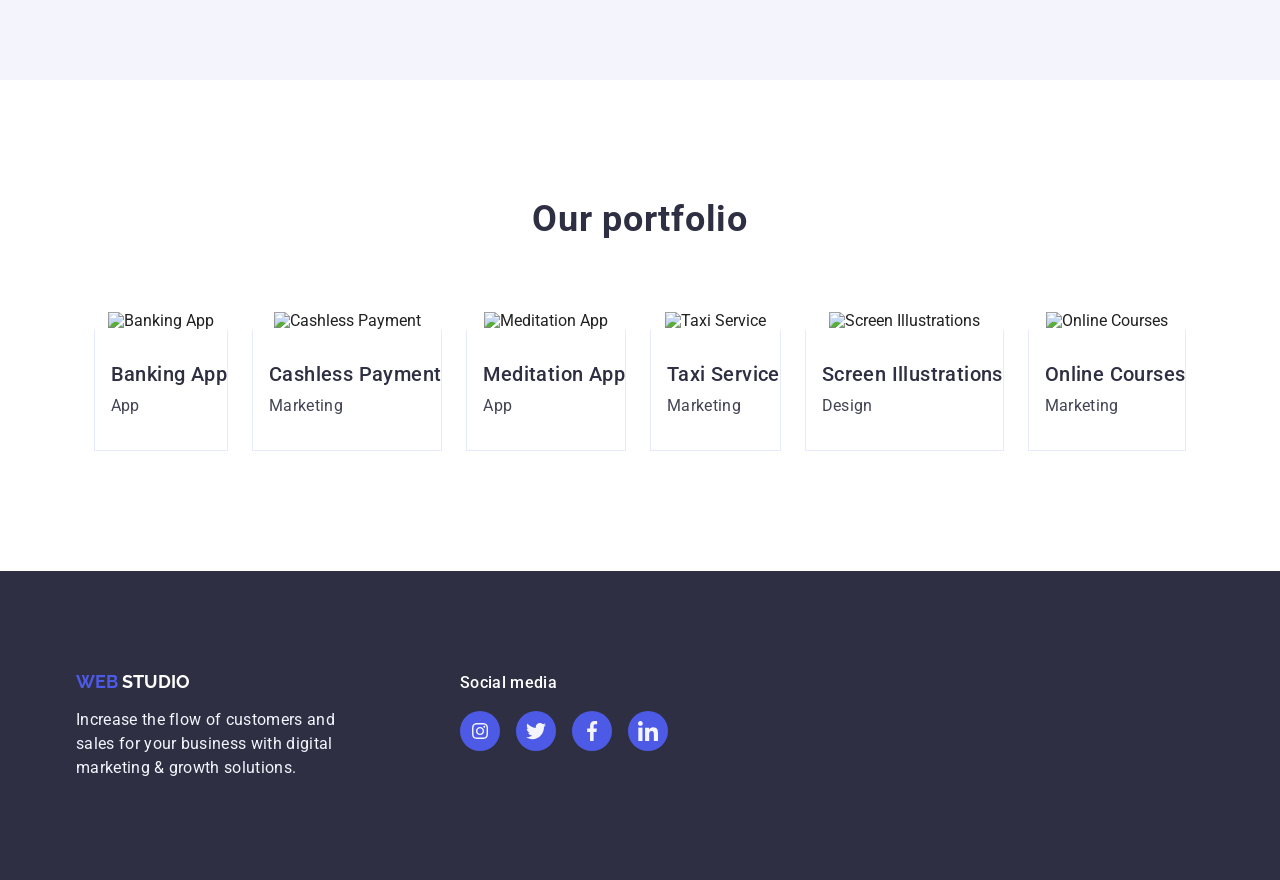
==== commit fd05e7cb: "for ready" ====
--- a/index.html
+++ b/index.html
@@ -10,7 +10,10 @@
       href="https://fonts.googleapis.com/css2?family=Raleway:ital,wght@0,100..900;1,100..900&family=Roboto:wght@100..900&display=swap"
       rel="stylesheet"
     />
-    <link rel="stylesheet" href="https://cdn.jsdelivr.net/npm/modern-normalize@2.0.0/modern-normalize.min.css" />
+    <link
+      rel="stylesheet"
+      href="https://cdn.jsdelivr.net/npm/modern-normalize@2.0.0/modern-normalize.min.css"
+    />
     <link rel="stylesheet" href="styles.css" />
   </head>
 
@@ -33,8 +36,16 @@
 
           <address class="header-contacts">
             <ul class="list-contacts">
-              <li><a class="link-contacts" href="mailto:info@devstudio.com">info@devstudio.com</a></li>
-              <li><a class="link-contacts" href="tel:+11(000)111-11-11">+11 (000) 111-11-11</a></li>
+              <li>
+                <a class="link-contacts" href="mailto:info@devstudio.com"
+                  >info@devstudio.com</a
+                >
+              </li>
+              <li>
+                <a class="link-contacts" href="tel:+11(000)111-11-11"
+                  >+11 (000) 111-11-11</a
+                >
+              </li>
             </ul>
           </address>
         </div>
@@ -57,28 +68,40 @@
                 <use href="./images/icons/icons.svg#icon-strategy"></use>
               </svg>
               <h3 class="title-about">Strategy</h3>
-              <p class="text-about">Our goal is to identify the business problem to walk away with the perfect and creative solution.</p>
+              <p class="text-about">
+                Our goal is to identify the business problem to walk away with
+                the perfect and creative solution.
+              </p>
             </li>
             <li class="link-about">
               <svg class="icon-about" width="264px" height="112px">
                 <use href="./images/icons/icons.svg#icon-punctuality"></use>
               </svg>
               <h3 class="title-about">Punctuality</h3>
-              <p class="text-about">Bring the key message to the brand's audience for the best price within the shortest possible time.</p>
+              <p class="text-about">
+                Bring the key message to the brand's audience for the best price
+                within the shortest possible time.
+              </p>
             </li>
             <li class="link-about">
               <svg class="icon-about" width="264px" height="112px">
                 <use href="./images/icons/icons.svg#icon-diligence"></use>
               </svg>
               <h3 class="title-about">Diligence</h3>
-              <p class="text-about">Research and confirm brands with the strongest digital growth opportunities and minimize risk.</p>
+              <p class="text-about">
+                Research and confirm brands with the strongest digital growth
+                opportunities and minimize risk.
+              </p>
             </li>
             <li class="link-about">
               <svg class="icon-about" width="264px" height="112px">
                 <use href="./images/icons/icons.svg#icon-technlogies"></use>
               </svg>
               <h3 class="title-about">Technologies</h3>
-              <p class="text-about">Design practice focused on digital experiences. We bring forth a deep passion for problem-solving.</p>
+              <p class="text-about">
+                Design practice focused on digital experiences. We bring forth a
+                deep passion for problem-solving.
+              </p>
             </li>
           </ul>
         </div>
@@ -88,36 +111,65 @@
           <h2 id="team-title" class="team-title">Our Team</h2>
           <ul class="team-list">
             <li class="team-item">
-              <img src="./images/workers/mark.png" alt="Mark Guerrero" width="264" height="260" />
+              <img
+                src="./images/workers/mark.png"
+                alt="Mark Guerrero"
+                width="264"
+                height="260"
+              />
               <div class="team-info">
                 <h3 class="team-name">Mark Guerrero</h3>
                 <p class="team-position">Product Designer</p>
                 <ul class="list-socials">
                   <li class="item-socials">
-                    <a href="https://www.instagram.com" target="_blank" class="team-link-social">
+                    <a
+                      href="https://www.instagram.com"
+                      target="_blank"
+                      class="team-link-social"
+                    >
                       <svg class="team-link-icon" width="16px" height="16px">
-                        <use href="./images/icons/icons.svg#icon-instagram-1"></use>
-                      </svg>
-                    </a>
-                  </li>
-                  <li class="item-socials">
-                    <a href="https://www.twitter.com" target="_blank" class="team-link-social">
-                      <svg class="team-link-icon" width="20px" height="20px">
-                        <use href="./images/icons/icons.svg#icon-twitter-1"></use>
-                      </svg>
-                    </a>
-                  </li>
-                  <li class="item-socials">
-                    <a href="https://www.facebook.com" target="_blank" class="team-link-social">
-                      <svg class="team-link-icon" width="20px" height="20px">
-                        <use href="./images/icons/icons.svg#icon-facebook-1"></use>
-                      </svg>
-                    </a>
-                  </li>
-                  <li class="item-socials">
-                    <a href="https://www.linkedin.com" target="_blank" class="team-link-social">
-                      <svg class="team-link-icon" width="20px" height="20px">
-                        <use href="./images/icons/icons.svg#icon-linkedin-1"></use>
+                        <use
+                          href="./images/icons/icons.svg#icon-instagram-1"
+                        ></use>
+                      </svg>
+                    </a>
+                  </li>
+                  <li class="item-socials">
+                    <a
+                      href="https://www.twitter.com"
+                      target="_blank"
+                      class="team-link-social"
+                    >
+                      <svg class="team-link-icon" width="20px" height="20px">
+                        <use
+                          href="./images/icons/icons.svg#icon-twitter-1"
+                        ></use>
+                      </svg>
+                    </a>
+                  </li>
+                  <li class="item-socials">
+                    <a
+                      href="https://www.facebook.com"
+                      target="_blank"
+                      class="team-link-social"
+                    >
+                      <svg class="team-link-icon" width="20px" height="20px">
+                        <use
+                          href="./images/icons/icons.svg#icon-facebook-1"
+                        ></use>
+                      </svg>
+                    </a>
+                  </li>
+                  <li class="item-socials">
+                    <a
+                      href="https://www.linkedin.com"
+                      target="_blank"
+                      class="team-link-social"
+                    >
+                      <svg class="team-link-icon" width="20px" height="20px">
+                        <use
+                          href="./images/icons/icons.svg#icon-linkedin-1"
+                        ></use>
                       </svg>
                     </a>
                   </li>
@@ -125,36 +177,65 @@
               </div>
             </li>
             <li class="team-item">
-              <img src="./images/workers/tom.png" alt="Tom Ford" width="264" height="260" />
+              <img
+                src="./images/workers/tom.png"
+                alt="Tom Ford"
+                width="264"
+                height="260"
+              />
               <div class="team-info">
                 <h3 class="team-name">Tom Ford</h3>
                 <p class="team-position">Frontend Developer</p>
                 <ul class="list-socials">
                   <li class="item-socials">
-                    <a href="https://www.instagram.com" target="_blank" class="team-link-social">
+                    <a
+                      href="https://www.instagram.com"
+                      target="_blank"
+                      class="team-link-social"
+                    >
                       <svg class="team-link-icon" width="16px" height="16px">
-                        <use href="./images/icons/icons.svg#icon-instagram-1"></use>
-                      </svg>
-                    </a>
-                  </li>
-                  <li class="item-socials">
-                    <a href="https://www.twitter.com" target="_blank" class="team-link-social">
-                      <svg class="team-link-icon" width="20px" height="20px">
-                        <use href="./images/icons/icons.svg#icon-twitter-1"></use>
-                      </svg>
-                    </a>
-                  </li>
-                  <li class="item-socials">
-                    <a href="https://www.facebook.com" target="_blank" class="team-link-social">
-                      <svg class="team-link-icon" width="20px" height="20px">
-                        <use href="./images/icons/icons.svg#icon-facebook-1"></use>
-                      </svg>
-                    </a>
-                  </li>
-                  <li class="item-socials">
-                    <a href="https://www.linkedin.com" target="_blank" class="team-link-social">
-                      <svg class="team-link-icon" width="20px" height="20px">
-                        <use href="./images/icons/icons.svg#icon-linkedin-1"></use>
+                        <use
+                          href="./images/icons/icons.svg#icon-instagram-1"
+                        ></use>
+                      </svg>
+                    </a>
+                  </li>
+                  <li class="item-socials">
+                    <a
+                      href="https://www.twitter.com"
+                      target="_blank"
+                      class="team-link-social"
+                    >
+                      <svg class="team-link-icon" width="20px" height="20px">
+                        <use
+                          href="./images/icons/icons.svg#icon-twitter-1"
+                        ></use>
+                      </svg>
+                    </a>
+                  </li>
+                  <li class="item-socials">
+                    <a
+                      href="https://www.facebook.com"
+                      target="_blank"
+                      class="team-link-social"
+                    >
+                      <svg class="team-link-icon" width="20px" height="20px">
+                        <use
+                          href="./images/icons/icons.svg#icon-facebook-1"
+                        ></use>
+                      </svg>
+                    </a>
+                  </li>
+                  <li class="item-socials">
+                    <a
+                      href="https://www.linkedin.com"
+                      target="_blank"
+                      class="team-link-social"
+                    >
+                      <svg class="team-link-icon" width="20px" height="20px">
+                        <use
+                          href="./images/icons/icons.svg#icon-linkedin-1"
+                        ></use>
                       </svg>
                     </a>
                   </li>
@@ -162,36 +243,65 @@
               </div>
             </li>
             <li class="team-item">
-              <img src="./images/workers/camila.png" alt="Camila Garcia" width="264" height="260" />
+              <img
+                src="./images/workers/camila.png"
+                alt="Camila Garcia"
+                width="264"
+                height="260"
+              />
               <div class="team-info">
                 <h3 class="team-name">Camila Garcia</h3>
                 <p class="team-position">Marketing</p>
                 <ul class="list-socials">
                   <li class="item-socials">
-                    <a href="https://www.instagram.com" target="_blank" class="team-link-social">
+                    <a
+                      href="https://www.instagram.com"
+                      target="_blank"
+                      class="team-link-social"
+                    >
                       <svg class="team-link-icon" width="16px" height="16px">
-                        <use href="./images/icons/icons.svg#icon-instagram-1"></use>
-                      </svg>
-                    </a>
-                  </li>
-                  <li class="item-socials">
-                    <a href="https://www.twitter.com" target="_blank" class="team-link-social">
-                      <svg class="team-link-icon" width="20px" height="20px">
-                        <use href="./images/icons/icons.svg#icon-twitter-1"></use>
-                      </svg>
-                    </a>
-                  </li>
-                  <li class="item-socials">
-                    <a href="https://www.facebook.com" target="_blank" class="team-link-social">
-                      <svg class="team-link-icon" width="20px" height="20px">
-                        <use href="./images/icons/icons.svg#icon-facebook-1"></use>
-                      </svg>
-                    </a>
-                  </li>
-                  <li class="item-socials">
-                    <a href="https://www.linkedin.com" target="_blank" class="team-link-social">
-                      <svg class="team-link-icon" width="20px" height="20px">
-                        <use href="./images/icons/icons.svg#icon-linkedin-1"></use>
+                        <use
+                          href="./images/icons/icons.svg#icon-instagram-1"
+                        ></use>
+                      </svg>
+                    </a>
+                  </li>
+                  <li class="item-socials">
+                    <a
+                      href="https://www.twitter.com"
+                      target="_blank"
+                      class="team-link-social"
+                    >
+                      <svg class="team-link-icon" width="20px" height="20px">
+                        <use
+                          href="./images/icons/icons.svg#icon-twitter-1"
+                        ></use>
+                      </svg>
+                    </a>
+                  </li>
+                  <li class="item-socials">
+                    <a
+                      href="https://www.facebook.com"
+                      target="_blank"
+                      class="team-link-social"
+                    >
+                      <svg class="team-link-icon" width="20px" height="20px">
+                        <use
+                          href="./images/icons/icons.svg#icon-facebook-1"
+                        ></use>
+                      </svg>
+                    </a>
+                  </li>
+                  <li class="item-socials">
+                    <a
+                      href="https://www.linkedin.com"
+                      target="_blank"
+                      class="team-link-social"
+                    >
+                      <svg class="team-link-icon" width="20px" height="20px">
+                        <use
+                          href="./images/icons/icons.svg#icon-linkedin-1"
+                        ></use>
                       </svg>
                     </a>
                   </li>
@@ -199,36 +309,65 @@
               </div>
             </li>
             <li class="team-item">
-              <img src="./images/workers/daniel.png" alt="Daniel Wilson" width="264" height="260" />
+              <img
+                src="./images/workers/daniel.png"
+                alt="Daniel Wilson"
+                width="264"
+                height="260"
+              />
               <div class="team-info">
                 <h3 class="team-name">Daniel Wilson</h3>
                 <p class="team-position">UI Designer</p>
                 <ul class="list-socials">
                   <li class="item-socials">
-                    <a href="https://www.instagram.com" target="_blank" class="team-link-social">
+                    <a
+                      href="https://www.instagram.com"
+                      target="_blank"
+                      class="team-link-social"
+                    >
                       <svg class="team-link-icon" width="16px" height="16px">
-                        <use href="./images/icons/icons.svg#icon-instagram-1"></use>
-                      </svg>
-                    </a>
-                  </li>
-                  <li class="item-socials">
-                    <a href="https://www.twitter.com" target="_blank" class="team-link-social">
-                      <svg class="team-link-icon" width="20px" height="20px">
-                        <use href="./images/icons/icons.svg#icon-twitter-1"></use>
-                      </svg>
-                    </a>
-                  </li>
-                  <li class="item-socials">
-                    <a href="https://www.facebook.com" target="_blank" class="team-link-social">
-                      <svg class="team-link-icon" width="20px" height="20px">
-                        <use href="./images/icons/icons.svg#icon-facebook-1"></use>
-                      </svg>
-                    </a>
-                  </li>
-                  <li class="item-socials">
-                    <a href="https://www.linkedin.com" target="_blank" class="team-link-social">
-                      <svg class="team-link-icon" width="20px" height="20px">
-                        <use href="./images/icons/icons.svg#icon-linkedin-1"></use>
+                        <use
+                          href="./images/icons/icons.svg#icon-instagram-1"
+                        ></use>
+                      </svg>
+                    </a>
+                  </li>
+                  <li class="item-socials">
+                    <a
+                      href="https://www.twitter.com"
+                      target="_blank"
+                      class="team-link-social"
+                    >
+                      <svg class="team-link-icon" width="20px" height="20px">
+                        <use
+                          href="./images/icons/icons.svg#icon-twitter-1"
+                        ></use>
+                      </svg>
+                    </a>
+                  </li>
+                  <li class="item-socials">
+                    <a
+                      href="https://www.facebook.com"
+                      target="_blank"
+                      class="team-link-social"
+                    >
+                      <svg class="team-link-icon" width="20px" height="20px">
+                        <use
+                          href="./images/icons/icons.svg#icon-facebook-1"
+                        ></use>
+                      </svg>
+                    </a>
+                  </li>
+                  <li class="item-socials">
+                    <a
+                      href="https://www.linkedin.com"
+                      target="_blank"
+                      class="team-link-social"
+                    >
+                      <svg class="team-link-icon" width="20px" height="20px">
+                        <use
+                          href="./images/icons/icons.svg#icon-linkedin-1"
+                        ></use>
                       </svg>
                     </a>
                   </li>
@@ -245,11 +384,17 @@
           <ul class="portfolio-list">
             <li class="portfolio-link">
               <div class="portfolio-wrapper">
-                <img src="./images/portfolio/banking-app.png" alt="Banking App" width="360" height="300" />
+                <img
+                  src="./images/portfolio/banking-app.png"
+                  alt="Banking App"
+                  width="360"
+                  height="300"
+                />
                 <div class="portfolio-wrapper-content">
                   <p class="portfolio-wrapper-content-text">
-                    14 Stylish and User-Friendly App Design Concepts · Task Manager App · Calorie Tracker App · Exotic Fruit Ecommerce App ·
-                    Cloud Storage App
+                    14 Stylish and User-Friendly App Design Concepts · Task
+                    Manager App · Calorie Tracker App · Exotic Fruit Ecommerce
+                    App · Cloud Storage App
                   </p>
                 </div>
               </div>
@@ -260,12 +405,18 @@
             </li>
             <li class="portfolio-link">
               <div class="portfolio-wrapper">
-                <img src="./images/portfolio/cashless-payment.png" alt="Cashless Payment" width="360" height="300" />
+                <img
+                  src="./images/portfolio/cashless-payment.png"
+                  alt="Cashless Payment"
+                  width="360"
+                  height="300"
+                />
 
                 <div class="portfolio-wrapper-content">
                   <p class="portfolio-wrapper-content-text">
-                    14 Stylish and User-Friendly App Design Concepts · Task Manager App · Calorie Tracker App · Exotic Fruit Ecommerce App ·
-                    Cloud Storage App
+                    14 Stylish and User-Friendly App Design Concepts · Task
+                    Manager App · Calorie Tracker App · Exotic Fruit Ecommerce
+                    App · Cloud Storage App
                   </p>
                 </div>
               </div>
@@ -276,11 +427,17 @@
             </li>
             <li class="portfolio-link">
               <div class="portfolio-wrapper">
-                <img src="./images/portfolio/meditation-app.png" alt="Meditation App" width="360" height="300" />
+                <img
+                  src="./images/portfolio/meditation-app.png"
+                  alt="Meditation App"
+                  width="360"
+                  height="300"
+                />
                 <div class="portfolio-wrapper-content">
                   <p class="portfolio-wrapper-content-text">
-                    14 Stylish and User-Friendly App Design Concepts · Task Manager App · Calorie Tracker App · Exotic Fruit Ecommerce App ·
-                    Cloud Storage App
+                    14 Stylish and User-Friendly App Design Concepts · Task
+                    Manager App · Calorie Tracker App · Exotic Fruit Ecommerce
+                    App · Cloud Storage App
                   </p>
                 </div>
               </div>
@@ -291,11 +448,17 @@
             </li>
             <li class="portfolio-link">
               <div class="portfolio-wrapper">
-                <img src="./images/portfolio/taxi.png" alt="Taxi Service" width="360" height="300" />
+                <img
+                  src="./images/portfolio/taxi.png"
+                  alt="Taxi Service"
+                  width="360"
+                  height="300"
+                />
                 <div class="portfolio-wrapper-content">
                   <p class="portfolio-wrapper-content-text">
-                    14 Stylish and User-Friendly App Design Concepts · Task Manager App · Calorie Tracker App · Exotic Fruit Ecommerce App ·
-                    Cloud Storage App
+                    14 Stylish and User-Friendly App Design Concepts · Task
+                    Manager App · Calorie Tracker App · Exotic Fruit Ecommerce
+                    App · Cloud Storage App
                   </p>
                 </div>
               </div>
@@ -306,11 +469,17 @@
             </li>
             <li class="portfolio-link">
               <div class="portfolio-wrapper">
-                <img src="./images/portfolio/screen.png" alt="Screen Illustrations" width="360" height="300" />
+                <img
+                  src="./images/portfolio/screen.png"
+                  alt="Screen Illustrations"
+                  width="360"
+                  height="300"
+                />
                 <div class="portfolio-wrapper-content">
                   <p class="portfolio-wrapper-content-text">
-                    14 Stylish and User-Friendly App Design Concepts · Task Manager App · Calorie Tracker App · Exotic Fruit Ecommerce App ·
-                    Cloud Storage App
+                    14 Stylish and User-Friendly App Design Concepts · Task
+                    Manager App · Calorie Tracker App · Exotic Fruit Ecommerce
+                    App · Cloud Storage App
                   </p>
                 </div>
               </div>
@@ -321,11 +490,17 @@
             </li>
             <li class="portfolio-link">
               <div class="portfolio-wrapper">
-                <img src="./images/portfolio/courses.png" alt="Online Courses" width="360" height="300" />
+                <img
+                  src="./images/portfolio/courses.png"
+                  alt="Online Courses"
+                  width="360"
+                  height="300"
+                />
                 <div class="portfolio-wrapper-content">
                   <p class="portfolio-wrapper-content-text">
-                    14 Stylish and User-Friendly App Design Concepts · Task Manager App · Calorie Tracker App · Exotic Fruit Ecommerce App ·
-                    Cloud Storage App
+                    14 Stylish and User-Friendly App Design Concepts · Task
+                    Manager App · Calorie Tracker App · Exotic Fruit Ecommerce
+                    App · Cloud Storage App
                   </p>
                 </div>
               </div>
@@ -347,34 +522,53 @@
             Studio
           </a>
 
-          <p class="footer-text">Increase the flow of customers and sales for your business with digital marketing & growth solutions.</p>
+          <p class="footer-text">
+            Increase the flow of customers and sales for your business with
+            digital marketing & growth solutions.
+          </p>
         </div>
         <div class="footer-social">
           <p class="footer-social-text">Social media</p>
           <ul class="footer-social-list">
             <li class="footer-social-link">
-              <a href="https://www.instagram.com" target="_blank" class="team-link-social">
+              <a
+                href="https://www.instagram.com"
+                target="_blank"
+                class="team-link-social"
+              >
                 <svg class="team-link-icon" width="16px" height="16px">
                   <use href="./images/icons/icons.svg#icon-instagram-1"></use>
                 </svg>
               </a>
             </li>
             <li class="footer-social-link">
-              <a href="https://www.twitter.com" target="_blank" class="team-link-social">
+              <a
+                href="https://www.twitter.com"
+                target="_blank"
+                class="team-link-social"
+              >
                 <svg class="team-link-icon" width="20px" height="20px">
                   <use href="./images/icons/icons.svg#icon-twitter-1"></use>
                 </svg>
               </a>
             </li>
             <li class="footer-social-link">
-              <a href="https://www.facebook.com" target="_blank" class="team-link-social">
+              <a
+                href="https://www.facebook.com"
+                target="_blank"
+                class="team-link-social"
+              >
                 <svg class="team-link-icon" width="20px" height="20px">
                   <use href="./images/icons/icons.svg#icon-facebook-1"></use>
                 </svg>
               </a>
             </li>
             <li class="footer-social-link">
-              <a href="https://www.linkedin.com" target="_blank" class="team-link-social">
+              <a
+                href="https://www.linkedin.com"
+                target="_blank"
+                class="team-link-social"
+              >
                 <svg class="team-link-icon" width="20px" height="20px">
                   <use href="./images/icons/icons.svg#icon-linkedin-1"></use>
                 </svg>
@@ -383,18 +577,99 @@
           </ul>
         </div>
       </div>
-
-      <div class="modal-overlay" id="modal-overlay">
-        <div class="modal">
-          <button class="modal-close-btn" type="button">
-            <svg class="modal-close-icon" width="8" height="8">
-              <use href="./images/icons/icons.svg#icon-close"></use>
+    </footer>
+    <div class="modal-overlay" id="modal-overlay">
+      <div class="modal">
+        <button class="modal-close-btn" type="button">
+          <svg class="modal-close-icon" width="8" height="8">
+            <use href="./images/icons/icons.svg#icon-close"></use>
+          </svg>
+        </button>
+        <h3 class="modal-title">
+          Leave your contacts and we will call you back
+        </h3>
+
+        <form name="review-form" method="POST" autocomplete="off">
+          <legend class="visually-hidden">Contact Form</legend>
+
+          <label class="review-form-label" for="review-name">Name</label>
+          <div class="review-form-input-wrapper">
+            <input
+              class="form-input"
+              type="text"
+              name="user-name"
+              id="review-name"
+              aria-label="Name"
+              required
+            />
+            <svg class="form-input-icon" width="18" height="24">
+              <use href="./images/icons/icons.svg#icon-person"></use>
             </svg>
-          </button>
-          <h3 class="modal-title">Leave your contacts and we will call you back</h3>
-          <form action=""></form>
-        </div>
+          </div>
+
+          <label class="review-form-label" for="review-phone">Phone</label>
+          <div class="review-form-input-wrapper">
+            <input
+              class="form-input"
+              type="tel"
+              name="user-phone"
+              id="review-phone"
+              aria-label="phone"
+              required
+            />
+            <svg class="form-input-icon" width="18" height="24">
+              <use href="./images/icons/icons.svg#icon-phone"></use>
+            </svg>
+          </div>
+
+          <label class="review-form-label" for="review-email">Email</label>
+          <div class="review-form-input-wrapper">
+            <input
+              class="form-input"
+              type="email"
+              name="user-email"
+              id="review-email"
+              aria-label="email"
+              required
+            />
+            <svg class="form-input-icon" width="18" height="24">
+              <use href="./images/icons/icons.svg#icon-email"></use>
+            </svg>
+          </div>
+
+          <label class="review-form-label" for="review-comment">Comment</label>
+          <textarea
+            class="form-comment"
+            name="review-comment"
+            id="review-comment"
+            placeholder="Text input"
+            aria-label="comment"
+            required
+          ></textarea>
+
+          <div class="form-checkbox-wrapper">
+            <input
+              class="form-checkbox-input visually-hidden"
+              type="checkbox"
+              aria-label="checkbox"
+              name="privacy-police"
+              id="privacy-police"
+              value="true"
+              required
+            />
+            <label class="form-checkbox-label" for="privacy-police">
+              <span class="form-own-checkbox">
+                <svg class="form-own-checkbox-icon" width="8" height="10">
+                  <use href="./images/icons/icons.svg#icon-checkbox"></use>
+                </svg>
+              </span>
+              I accept the terms and conditions of the
+
+              <a class="form-checkbox-label-link" href="#">Privacy Policy</a>
+            </label>
+          </div>
+        </form>
       </div>
-    </footer>
+    </div>
   </body>
 </html>
--- a/styles.css
+++ b/styles.css
@@ -3,8 +3,21 @@
 * {
   box-sizing: border-box;
 }
+
+.visually-hidden {
+  position: absolute;
+  width: 1px;
+  height: 1px;
+  padding: 0;
+  margin: -1px;
+  overflow: hidden;
+  clip: rect(0, 0, 0, 0);
+  white-space: nowrap;
+  border: 0;
+}
+
 body {
-  font-family: "Roboto", sans-serif;
+  font-family: 'Roboto', sans-serif;
   background-color: white;
   color: #212121;
 }
@@ -63,7 +76,7 @@
 
 .logo {
   flex-shrink: 0;
-  font-family: "Raleway", sans-serif;
+  font-family: 'Raleway', sans-serif;
   text-transform: uppercase;
   text-decoration: none;
   font-weight: 700;
@@ -102,7 +115,7 @@
   left: 0;
   width: 100%;
   height: 4px;
-  content: "";
+  content: '';
   border-radius: 2px;
   background-color: #2196f3;
   transform: scaleX(0);
@@ -147,7 +160,12 @@
   padding: 188px 0;
   text-align: center;
 
-  background-image: linear-gradient(to bottom, rgba(46, 47, 66, 0.7), rgba(46, 47, 66, 0.7)), url(./images/hero-background.jpg);
+  background-image: linear-gradient(
+      to bottom,
+      rgba(46, 47, 66, 0.7),
+      rgba(46, 47, 66, 0.7)
+    ),
+    url(./images/hero-background.jpg);
   background-size: cover;
   background-repeat: no-repeat;
   background-position: center;
@@ -245,7 +263,8 @@
   width: 264px;
   background-color: #fff;
   border-radius: 4px;
-  box-shadow: 0px 2px 1px rgba(0, 0, 0, 0.08), 0px 1px 1px rgba(0, 0, 0, 0.16), 0px 1px 6px rgba(0, 0, 0, 0.08);
+  box-shadow: 0px 2px 1px rgba(0, 0, 0, 0.08), 0px 1px 1px rgba(0, 0, 0, 0.16),
+    0px 1px 6px rgba(0, 0, 0, 0.08);
 }
 .team-item img {
   object-fit: cover;
@@ -386,7 +405,7 @@
 .footer-logo {
   color: #fff;
   flex-shrink: 0;
-  font-family: "Raleway", sans-serif;
+  font-family: 'Raleway', sans-serif;
   text-transform: uppercase;
   text-decoration: none;
   font-weight: 700;
@@ -461,7 +480,8 @@
   justify-content: center;
   align-items: center;
 
-  transition: fill 250ms cubic-bezier(0.4, 0, 0.2, 1), background-color 250ms cubic-bezier(0.4, 0, 0.2, 1),
+  transition: fill 250ms cubic-bezier(0.4, 0, 0.2, 1),
+    background-color 250ms cubic-bezier(0.4, 0, 0.2, 1),
     border 250ms cubic-bezier(0.4, 0, 0.2, 1);
 }
 
@@ -479,4 +499,124 @@
   letter-spacing: 0.02em;
   text-align: center;
   color: #2e2f42;
-}
+  margin-bottom: 16px;
+}
+/* Form */
+.review-form {
+  display: flex;
+  flex-direction: column;
+}
+
+.review-form-label {
+  display: block;
+  font-size: 12px;
+  line-height: 1.17;
+  letter-spacing: 0.04em;
+  color: #8e8f99;
+  margin-bottom: 4px;
+}
+.form-input {
+  width: 100%;
+  font-size: 16px;
+  height: 40px;
+  padding-left: 38px;
+  padding-right: 16px;
+  line-height: 1.5;
+  border: 1px solid #2e2f42;
+  border-radius: 4px;
+  background-color: transparent;
+
+  transition: border-color 250ms cubic-bezier(0.4, 0, 0.2, 1);
+}
+
+.form-input:focus {
+  border-color: #4d5ae5;
+  outline: transparent;
+}
+
+.review-form-input-wrapper {
+  position: relative;
+  margin-bottom: 8px;
+}
+.form-input-icon {
+  position: absolute;
+  left: 16px;
+  top: 50%;
+  transform: translateY(-50%);
+  pointer-events: none;
+  fill: #2e2f42;
+
+  transition: fill 250ms cubic-bezier(0.4, 0, 0.2, 1);
+}
+.review-form-input-wrapper:focus-within .form-input-icon {
+  fill: #4d5ae5;
+}
+
+.form-comment {
+  width: 100%;
+  height: 120px;
+  padding: 8px 16px;
+  border: 1px solid #2e2f42;
+  border-radius: 4px;
+
+  resize: none;
+}
+
+.form-comment::placeholder {
+  font-size: 12px;
+  line-height: 1.17;
+  letter-spacing: 0.04em;
+  color: #8e8f99;
+}
+
+.form-checkbox-wrapper {
+  margin-top: 16px;
+  margin-bottom: 24px;
+}
+
+.form-checkbox-label {
+  display: flex;
+  align-items: center;
+  font-size: 12px;
+  line-height: 1.17;
+  letter-spacing: 0.04em;
+  color: #8e8f99;
+  cursor: pointer;
+}
+
+.form-checkbox-label-link {
+  margin-left: 4px;
+  line-height: 1.33;
+  text-decoration: underline;
+  text-decoration-skip-ink: none;
+  color: #4d5ae5;
+}
+
+.form-own-checkbox {
+  display: inline-flex;
+  justify-content: center;
+  align-items: center;
+  width: 16px;
+  height: 16px;
+  border-radius: 2px;
+  border: 1px solid #2e2f42;
+  margin-right: 8px;
+  transition: background-color 250ms cubic-bezier(0.4, 0, 0.2, 1),
+    border-color 250ms cubic-bezier(0.4, 0, 0.2, 1);
+}
+
+.form-own-checkbox-icon {
+  fill: #ffffff;
+  opacity: 0;
+  transition: opacity 250ms ease-in-out;
+}
+
+.form-checkbox-input:checked + .form-checkbox-label .form-own-checkbox {
+  background-color: #404bbf;
+}
+
+.form-checkbox-input:checked + .form-checkbox-label .form-own-checkbox-icon {
+  opacity: 1;
+}
+
+/* Focus стиль */
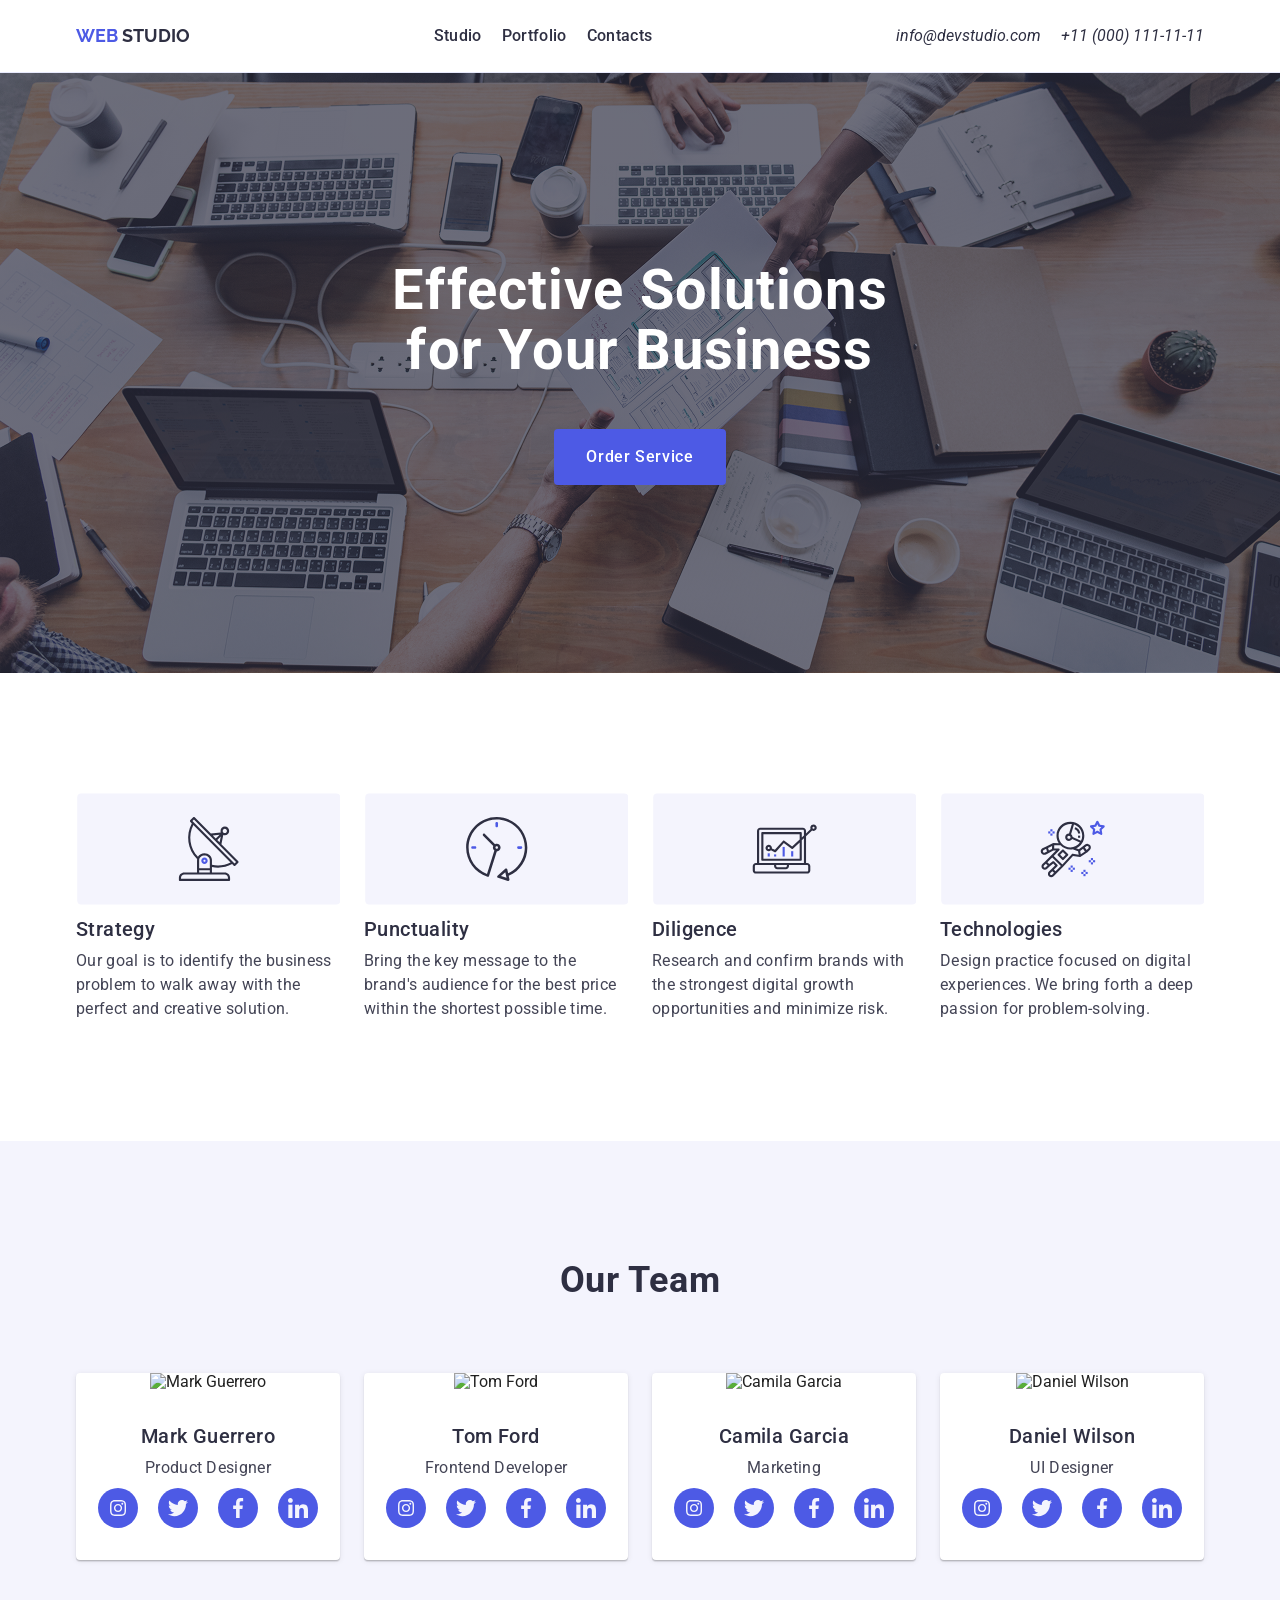
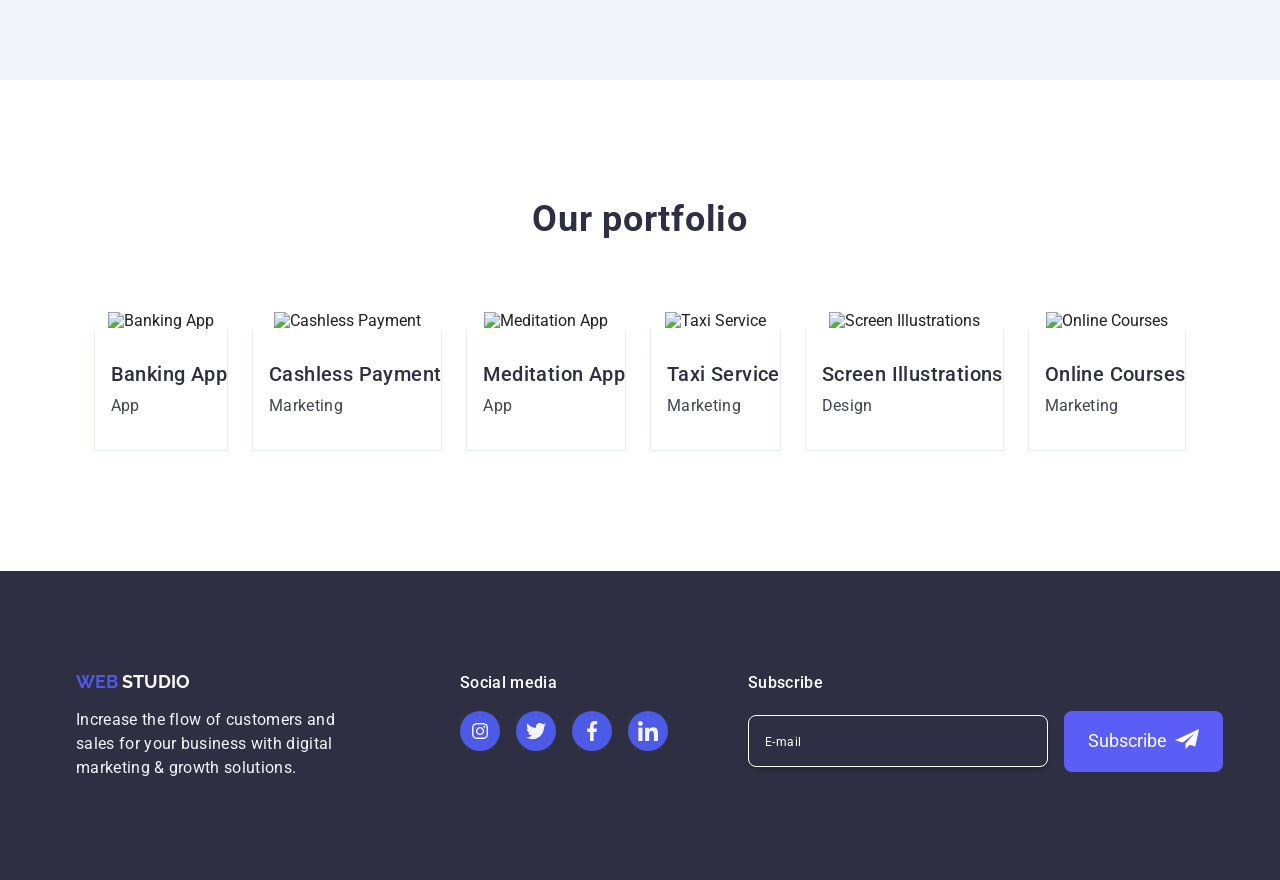
==== commit d6fe4cac: "ready hw5" ====
--- a/index.html
+++ b/index.html
@@ -56,7 +56,9 @@
       <section class="hero">
         <div class="container">
           <h1 class="hero-title">Effective Solutions for Your Business</h1>
-          <button class="hero-button" type="button">Order Service</button>
+          <button class="hero-button" type="button" id="open-modal">
+            Order Service
+          </button>
         </div>
       </section>
 
@@ -576,8 +578,30 @@
             </li>
           </ul>
         </div>
+        <div class="footer-subscribe">
+          <h2 class="footer-subscribe-title">Subscribe</h2>
+          <div class="footer-subscribe-wrapper">
+            <input
+              class="footer-subscribe-input"
+              type="text"
+              name="subscribe"
+              id="subscribe"
+              placeholder="E-mail"
+              aria-label="subscribe"
+            />
+            <button class="subscribe-button" type="button">
+              Subscribe
+              <span class="subscribe-button-icon"
+                ><svg class="subscribe-button-icon" width="24" height="24">
+                  <use href="./images/icons/icons.svg#icon-telegram"></use>
+                </svg>
+              </span>
+            </button>
+          </div>
+        </div>
       </div>
     </footer>
+
     <div class="modal-overlay" id="modal-overlay">
       <div class="modal">
         <button class="modal-close-btn" type="button">
@@ -589,7 +613,12 @@
           Leave your contacts and we will call you back
         </h3>
 
-        <form name="review-form" method="POST" autocomplete="off">
+        <form
+          class="review-form"
+          name="review-form"
+          method="POST"
+          autocomplete="off"
+        >
           <legend class="visually-hidden">Contact Form</legend>
 
           <label class="review-form-label" for="review-name">Name</label>
@@ -668,8 +697,12 @@
               <a class="form-checkbox-label-link" href="#">Privacy Policy</a>
             </label>
           </div>
+
+          <button class="modal-button" type="button">Send</button>
         </form>
       </div>
     </div>
+
+    <script src="./modal.js"></script>
   </body>
 </html>
--- a/styles.css
+++ b/styles.css
@@ -419,6 +419,7 @@
   margin-right: 120px;
 }
 .footer-text {
+  min-width: 264px;
   font-weight: 400;
   font-size: 16px;
   line-height: 1.5;
@@ -443,9 +444,75 @@
   background-color: #31d0aa;
 }
 
+.footer-subscribe {
+  display: flex;
+  flex-direction: column;
+  align-items: flex-start;
+  margin-left: 80px;
+}
+.footer-subscribe-title {
+  font-weight: 500;
+  font-size: 16px;
+  line-height: 1.5;
+  letter-spacing: 0.02em;
+  color: #ffffff;
+}
+.footer-subscribe-wrapper {
+  display: flex;
+  align-items: center;
+  gap: 16px;
+  margin-top: 16px;
+}
+.footer-subscribe-input {
+  padding: 16px;
+  font-size: 16px;
+  border: 1px solid #fff;
+  border-radius: 8px;
+  background-color: transparent;
+  color: #aaa;
+  width: 300px;
+  box-sizing: border-box;
+  box-shadow: 0 4px 4px 0 rgba(0, 0, 0, 0.15);
+  outline: none;
+
+  transition: border 250ms cubic-bezier(0.4, 0, 0.2, 1);
+}
+
+.footer-subscribe-input:focus {
+  border-color: #4d5ae5;
+}
+.footer-subscribe-input::placeholder {
+  font-weight: 400;
+  font-size: 12px;
+  line-height: 2;
+  letter-spacing: 0.04em;
+  color: #fff;
+}
+
+.subscribe-button {
+  background-color: #5a5ef7;
+  color: white;
+  padding: 16px 24px;
+  font-size: 18px;
+  border: none;
+  border-radius: 8px;
+  cursor: pointer;
+  display: flex;
+  align-items: center;
+  gap: 8px;
+}
+
+.subscribe-button:hover {
+  background-color: #4a4ce0;
+}
+.subscribe-button-icon {
+  fill: white;
+}
 /* Modal */
 
 .modal-overlay {
+  opacity: 0;
+  visibility: hidden;
   position: fixed;
   top: 0;
   left: 0;
@@ -453,6 +520,12 @@
   width: 100%;
   height: 100%;
   z-index: 999;
+  overflow-y: auto;
+}
+.modal-overlay.open {
+  opacity: 1; /* Модалка стає видимою */
+  visibility: visible; /* Модалка стає доступною для взаємодії */
+  transition: opacity 0.3s ease; /* Плавне з'явлення */
 }
 
 .modal {
@@ -560,8 +633,13 @@
   border-radius: 4px;
 
   resize: none;
-}
-
+
+  transition: border-color 250ms cubic-bezier(0.4, 0, 0.2, 1);
+}
+.form-comment:focus {
+  border-color: #4d5ae5;
+  outline: transparent;
+}
 .form-comment::placeholder {
   font-size: 12px;
   line-height: 1.17;
@@ -619,4 +697,27 @@
   opacity: 1;
 }
 
-/* Focus стиль */
+.modal-button {
+  box-shadow: 0 4px 4px 0 rgba(0, 0, 0, 0.15);
+  font-size: 16px;
+  font-weight: 500;
+  line-height: 1.5;
+  letter-spacing: 0.04em;
+  color: #fff;
+
+  background-color: #4d5ae5;
+  border-radius: 4px;
+  border: none;
+
+  padding: 16px 32px;
+  min-width: 169px;
+  height: auto;
+  margin: 0 auto;
+  cursor: pointer;
+  transition: background-color 250ms ease;
+}
+
+.modal-button:hover,
+.modal-button:focus {
+  background-color: #404bbf;
+}
